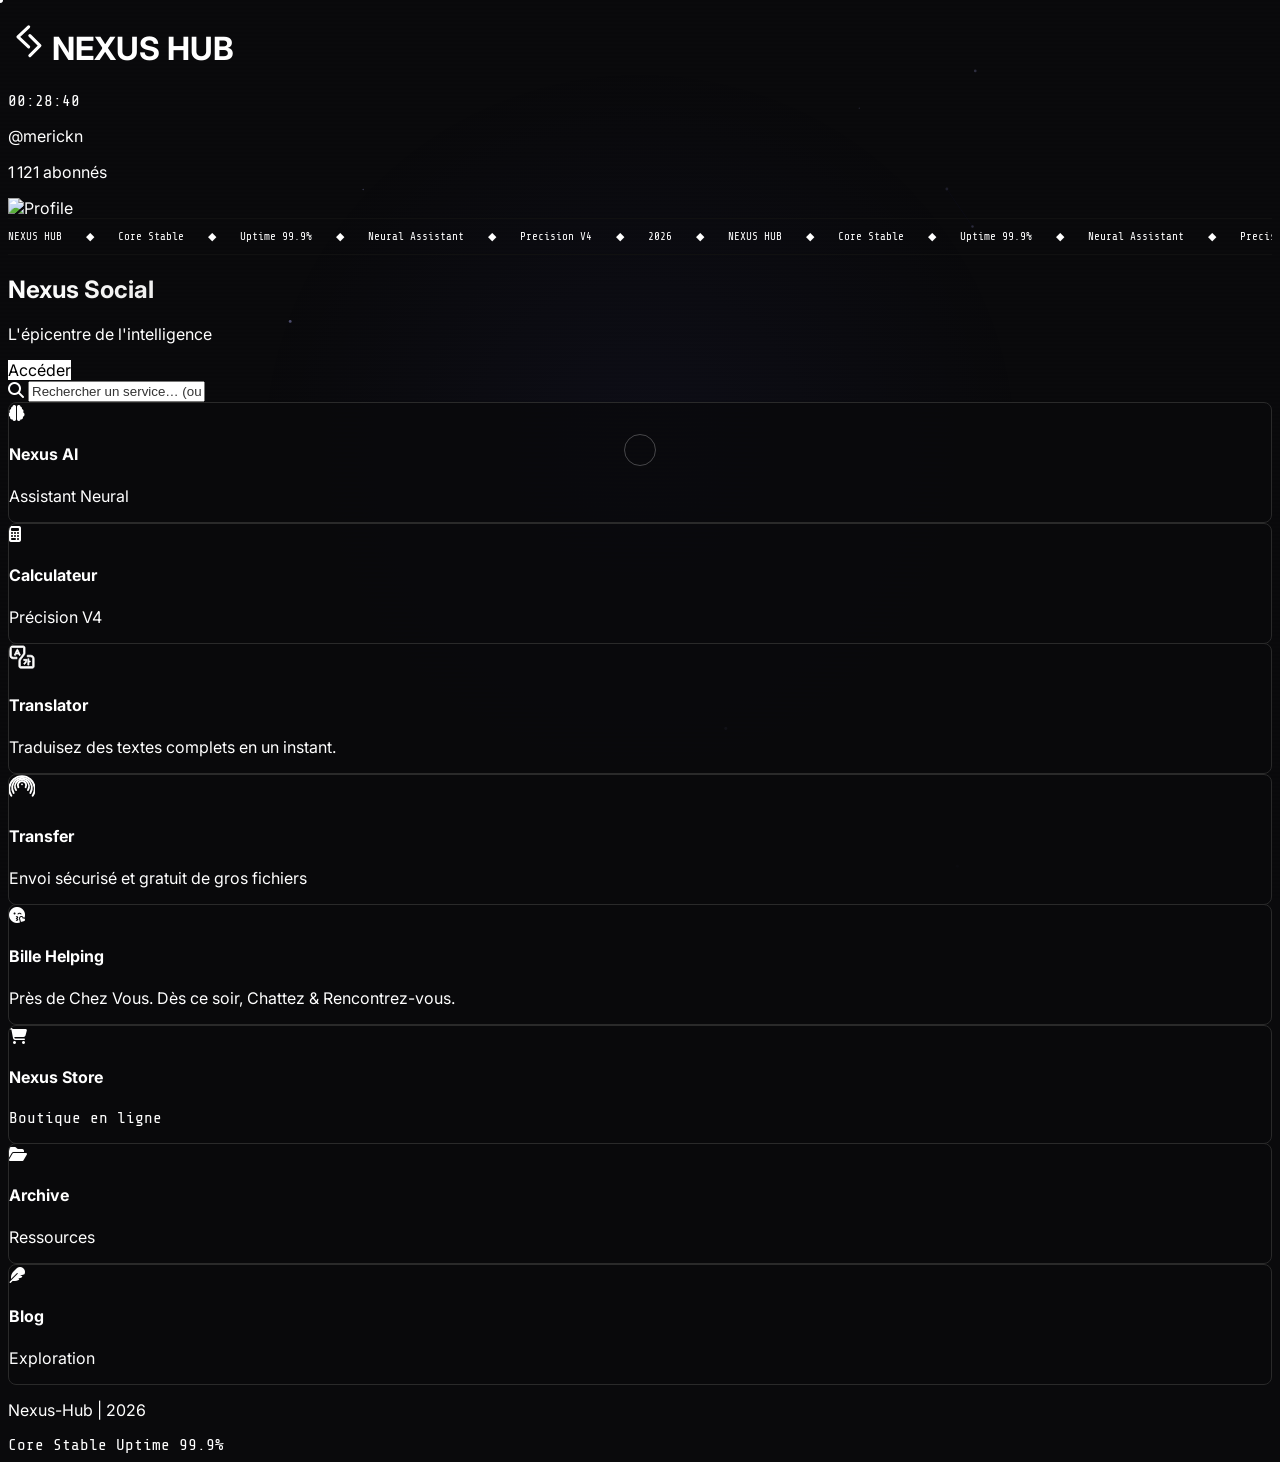
==== index.html @ 5a259c6e "fix: refresh and complete Turkish translations" ====
<!DOCTYPE html>
<html lang="fr">
<head>
<meta charset="utf-8"/>
<meta content="width=device-width, initial-scale=1.0" name="viewport"/>
<title>NEXUS HUB</title>
<link href="./manifest.json" rel="manifest"/>
<meta content="yes" name="apple-mobile-web-app-capable"/>
<link rel="icon" type="image/png" href="./favicon.png"/>
<script src="https://cdn.tailwindcss.com?plugins=forms,container-queries"></script>
<link href="https://fonts.googleapis.com/css2?family=Inter:wght@300;400;500;600;700&family=Share+Tech+Mono&display=swap" rel="stylesheet"/>
<link href="https://cdnjs.cloudflare.com/ajax/libs/font-awesome/6.4.0/css/all.min.css" rel="stylesheet"/>
<link rel="stylesheet" href="https://cdnjs.cloudflare.com/ajax/libs/font-awesome/6.5.1/css/all.min.css">
<link href="nexus-base.css?v=4" rel="stylesheet"/>
<style>
  /* ── Hero shimmer title ────────────────────── */
  .hero-title {
    background: linear-gradient(120deg, #fff 0%, #999 30%, #fff 50%, #777 80%, #fff 100%);
    background-size: 250% 250%;
    -webkit-background-clip: text;
    -webkit-text-fill-color: transparent;
    background-clip: text;
    animation: shimmer 5s ease infinite;
  }
  @keyframes shimmer {
    0%,100% { background-position: 0% 50%; }
    50%      { background-position: 100% 50%; }
  }
</style>
</head>
<body class="flex flex-col items-center">

<canvas id="bg"></canvas>
<div id="spotlight"></div>
<div class="scanlines"></div>
<div class="c-dot" id="cdot"></div>
<div class="c-ring" id="cring"></div>
<a href="#" id="scroll-top"><i class="fas fa-arrow-up"></i></a>

<div class="wrap w-full flex flex-col items-center">

  <!-- Header -->
  <header class="w-full max-w-6xl px-6 py-8 flex justify-between items-center fade-up d1">
    <div class="flex items-center gap-4">
<svg class="jeran-logo" viewBox="0 0 64 64" aria-label="NEXUS HUB" role="img">
  <!-- Chevron supérieur gauche -->
  <path class="j1" d="M 33 11 L 16 27 L 33 43" />
  <!-- Chevron inférieur droit -->
  <path class="j2" d="M 35 25 L 51 41 L 35 57" />
</svg>
      <h1 class="text-xl font-bold tracking-tight glitch" data-text=" NEXUS HUB">
         NEXUS <span class="font-light text-zinc-500">HUB</span>
      </h1>
      <div class="hidden md:block h-4 w-px bg-[#222]"></div>
      <span class="hidden md:block text-[10px] text-zinc-600 mono uppercase tracking-widest" id="system-time">00:00:00</span>
    </div>
    <a class="insta-pill flex items-center gap-3 px-3 py-1.5 rounded-full border border-[#222]"
       href="https://www.instagram.com/merickn/" target="_blank">
      <div class="text-right">
        <p class="text-[10px] font-semibold leading-none text-white">@merickn</p>
        <p class="text-[9px] text-zinc-500 leading-none mt-0.5"><span id="follower-count">1 234</span> abonnés</p>
      </div>
      <img alt="Profile" class="w-6 h-6 rounded-full object-cover"
        src="https://lh3.googleusercontent.com/aida-public/[base64]"/>
    </a>
  </header>

  <!-- Ticker -->
 <div class="ticker-wrap w-full py-2 fade-up d2">
    <div class="ticker-track mono text-[9px] uppercase tracking-widest text-zinc-700">
      <div class="ticker-content flex gap-6 pr-6">
        <span>NEXUS HUB</span><span>◆</span><span>Core Stable</span><span>◆</span><span>Uptime 99.9%</span><span>◆</span><span>Neural Assistant</span><span>◆</span><span>Precision V4</span><span>◆</span><span class="current-year"></span><span>◆</span>
      </div>
    </div>
  </div>
  <main class="w-full max-w-4xl px-6 py-16 space-y-20">

    <!-- Hero -->
    <section class="text-center space-y-8">
      <div class="space-y-5 fade-up d2">
        <h2 class="text-5xl md:text-7xl font-bold tracking-tight hero-title">Nexus Social</h2>
        <p class="text-zinc-500 text-lg max-w-lg mx-auto font-light leading-relaxed" id="subtitle"></p>
      </div>
      <div class="fade-up d3">
        <a class="btn-nexus px-8 py-3 rounded-md text-xs font-bold uppercase tracking-widest"
           href="https://nexus-social.merickoken54.workers.dev/" target="_blank">
          <span class="lbl">Accéder</span>
        </a>
      </div>
    </section>

    <!-- Search -->
    <section class="max-w-md mx-auto fade-up d4">
      <div class="relative">
        <i class="fas fa-search absolute left-4 top-1/2 -translate-y-1/2 text-zinc-600 text-xs z-10"></i>
        <input class="w-full py-3 pl-10 pr-6 bg-transparent border border-[#222] rounded-md text-xs tracking-wide text-white relative z-10"
               id="searchInput" placeholder="Rechercher un service… (ou /)" type="text"/>
        <div class="search-glow"></div>
      </div>
    </section>

    <!-- Modules -->
    <section class="grid grid-cols-1 sm:grid-cols-2 lg:grid-cols-4 gap-4 fade-up d5">

      <a class="nexus-card tilt-card p-6 flex flex-col items-center text-center space-y-4"
         href="https://nexus-ai-608af.web.app/">
        <i class="fas fa-brain card-icon text-zinc-500 text-xl"></i>
        <div>
          <h4 class="text-sm font-semibold mb-1">Nexus AI</h4>
          <p class="text-zinc-600 text-[10px] uppercase tracking-tighter">Assistant Neural</p>
        </div>
      </a>

      <a class="nexus-card tilt-card p-6 flex flex-col items-center text-center space-y-4"
         href="https://nexus-calculator.onrender.com/">
        <i class="fas fa-calculator card-icon text-zinc-500 text-xl"></i>
        <div>
          <h4 class="text-sm font-semibold mb-1">Calculateur</h4>
          <p class="text-zinc-600 text-[10px] uppercase tracking-tighter">Précision V4</p>
        </div>
      </a>

<a class="nexus-card tilt-card p-6 flex flex-col items-center text-center space-y-4" href="https://nexusproject2077.github.io/nexus-translator/">
  <svg class="card-icon text-zinc-500 overflow-visible" width="26" height="26" viewBox="90 95 290 270" xmlns="http://www.w3.org/2000/svg" id="language-translator">
  <g fill-rule="evenodd">
    <path fill="currentColor" stroke="currentColor" stroke-width="8" stroke-linejoin="round" d="m174.029 184.313 8.853-19.032 8.854 19.032h-17.707zm15.82-34.011L217 208.667l-11.456 5.329-7.93-17.047H168.15l-7.616 16.37-11.456-5.328 26.835-57.69 2.225-4.781c1.832-3.94 7.413-3.996 9.324-.093l2.387 4.875zm109.75 99.511h12.636v23.804H327v12.635h-14.765v34.094h-12.636v-70.533zm-37.45 46.752a44.395 44.395 0 0 0 13.774-26.38l.166-1.182h-22.333v-12.636h36.29v12.636l-2.802 11.341a44.398 44.398 0 0 1-13.388 22.344L261.71 313.63l-8.346-11.239 7.581-4.898a8.756 8.756 0 0 0 1.205-.928zm70.972-86.315c20.867 0 37.783 16.916 37.783 37.783v89.027c0 9.623-7.802 17.424-17.425 17.424H219.996c-11.32 0-20.496-9.175-20.496-20.495v-58.815a48.044 48.044 0 0 1 9.962-29.293l36.141-46.993a29.19 29.19 0 0 0 6.051-17.795V123.5H116.5v87.035c0 12.13 9.834 21.965 21.965 21.965H179.5V250h-45.137C114.833 250 99 234.167 99 214.637V123.38c0-9.597 7.782-17.38 17.381-17.38h132.526c11.182 0 20.247 9.065 20.247 20.248v61.333a29.19 29.19 0 0 1-6.026 17.762L226.92 252.56A48.051 48.051 0 0 0 217 281.8v55.184h136.404v-86.102c0-12.776-10.356-23.132-23.132-23.132H293.33v-17.5h39.791z"></path>
  </g>
</svg>

  <div>
    <h4 class="text-sm font-semibold mb-1">Translator</h4>
    <p class="text-zinc-600 text-[10px] uppercase tracking-tighter">Traduisez des textes complets en un instant.</p>
  </div>
</a>
      
<a class="nexus-card tilt-card p-6 flex flex-col items-center text-center space-y-4" href="https://nexus-transfer.web.app/">
  <svg class="card-icon text-zinc-500 overflow-visible" width="26" height="26" viewBox="0 0 500 500" xmlns="http://www.w3.org/2000/svg" id="nexus-transfer">
    <g fill="none" stroke="currentColor" stroke-width="36" stroke-linecap="round" transform="translate(-150, -200)">
      <!-- Point central -->
      <circle cx="400" cy="380" r="18" fill="currentColor" stroke="none" />
      <!-- Arcs aérés avec un grand écartement -->
      <path d="M 330 435 A 80 80 0 1 1 470 435" />
      <path d="M 285 490 A 135 135 0 1 1 515 490" />
      <path d="M 240 545 A 190 190 0 1 1 560 545" />
      <path d="M 195 600 A 245 245 0 1 1 605 600" />
    </g>
        <h4 class="text-sm font-semibold mb-1">Transfer</h4>
      <p class="text-zinc-600 text-[10px] uppercase tracking-tighter">Envoi sécurisé et gratuit de gros fichiers</p>
  </svg>

    <a class="nexus-card tilt-card p-6 flex flex-col items-center text-center space-y-4"
         href="https://bille-helping.web.app/">
        <i class="fa-solid fa-face-kiss-wink-heart card-icon text-zinc-500 text-xl"></i>
        <div>
          <h4 class="text-sm font-semibold mb-1">Bille Helping</h4>
          <p class="text-zinc-600 text-[10px] uppercase tracking-tighter">Près de Chez Vous. Dès ce soir, Chattez & Rencontrez-vous.</p>
        </div>
      </a>    

    </section>

    <!-- Shop -->
    <section class="fade-up d6">
      <a class="nexus-card tilt-card block border border-[#1a1a1a] rounded-lg p-10 text-center"
         href="https://nexusproject2077.github.io/nexus-store/public/index.html" target="_blank">
        <i class="fa-solid fa-cart-shopping card-icon text-zinc-500 text-xl mb-4 inline-block"></i>
        <h4 class="text-sm font-semibold mb-1">Nexus Store</h4>
        <p class="text-zinc-600 text-[10px] uppercase tracking-widest mono">Boutique en ligne</p>
      </a>
    </section>

     <div class="grid grid-cols-2 gap-4">
  <!-- Carte 1 : Archive -->
  <a class="nexus-card tilt-card p-12 flex flex-col items-center text-center space-y-4" href="archive.html">
    <i class="fas fa-folder-open card-icon text-zinc-500 text-xl"></i>
    <div>
      <h4 class="text-sm font-semibold mb-1">Archive</h4>
      <p class="text-zinc-600 text-[10px] uppercase tracking-tighter">Ressources</p>
    </div>
  </a>

  <!-- Carte 2 : Blog -->
  <a class="nexus-card tilt-card p-12 flex flex-col items-center text-center space-y-4" href="blog.html">
    <i class="fas fa-feather card-icon text-zinc-500 text-xl"></i>
    <div>
      <h4 class="text-sm font-semibold mb-1">Blog</h4>
      <p class="text-zinc-600 text-[10px] uppercase tracking-tighter">Exploration</p>
    </div>
  </a>
</div>

  </main>
<!-- Emplacement du footer -->
<div id="footer-container"></div>
</div>

<script src="i18n.js?v=2"></script>
<script src="nexus-shared.js?v=2"></script>
<script>
// ── Typewriter subtitle ─────────────────────────
(function () {
  const el  = document.getElementById('subtitle');
  const texts = {
    fr: "L'épicentre de l'intelligence collective. Connectez vos modules et expandez votre réseau.",
    tr: 'Kolektif zekânın merkezi. Modüllerinizi bağlayın ve ağınızı genişletin.'
  };
  let txt = texts.fr;
  let i = 0;
  let typingRun = 0;
  function type(run = typingRun) {
    if (run !== typingRun) return;
    if (i < txt.length) { el.textContent += txt[i++]; setTimeout(() => type(run), 26 + Math.random() * 18); }
  }
  window.addEventListener('nexus:locale', event => {
    if (event.detail.locale === 'tr') { txt = texts.tr; i = 0; typingRun++; el.textContent = ''; type(); }
  });
  setTimeout(type, 500);
})();

// ── Search filter ───────────────────────────────
document.getElementById('searchInput').addEventListener('input', function () {
  const q = this.value.toLowerCase();
  document.querySelectorAll('.nexus-card').forEach(c => {
    c.style.display = c.textContent.toLowerCase().includes(q) ? '' : 'none';
  });
});
</script>
</body>
</html>
---- nexus-base.css ----
/* ═══════════════════════════════════════════════
   NEXUS BASE — Shared styles for all pages
   ═══════════════════════════════════════════════ */

:root {
  --obsidian: #0a0a0c;
  --border:   #2a2a2a;
  --accent:   #6366f1;
  --accent2:  #8b5cf6;
}

*, *::before, *::after { box-sizing: border-box; }
html { scroll-behavior: smooth; overflow-x: hidden; max-width: 100%; }

body {
  background-color: var(--obsidian);
  color: #fff;
  font-family: 'Inter', sans-serif;
  -webkit-font-smoothing: antialiased;
  overflow-x: hidden;
  cursor: none;
  min-height: 100vh;
}

/* ── Custom Cursor ─────────────────────────────── */
.c-dot {
  position: fixed; top: 0; left: 0;
  width: 6px; height: 6px;
  background: #fff; border-radius: 50%;
  pointer-events: none; z-index: 9999;
  transform: translate(-50%, -50%);
}
.c-ring {
  position: fixed; top: 0; left: 0;
  width: 32px; height: 32px;
  border: 1px solid rgba(255,255,255,.25); border-radius: 50%;
  pointer-events: none; z-index: 9998;
  transform: translate(-50%, -50%);
  transition: width .2s, height .2s, border-color .2s;
}
.c-ring.big { width: 52px; height: 52px; border-color: rgba(99,102,241,.6); }

/* ── Background Layers ─────────────────────────── */
#bg { position: fixed; inset: 0; z-index: 0; pointer-events: none; }
#spotlight {
  position: fixed; inset: 0; z-index: 1; pointer-events: none;
  background: radial-gradient(650px circle at var(--mx,50%) var(--my,50%),
    rgba(99,102,241,.05), transparent 60%);
}
.scanlines {
  position: fixed; inset: 0; z-index: 2; pointer-events: none;
  background: repeating-linear-gradient(0deg,
    transparent, transparent 2px,
    rgba(0,0,0,.04) 2px, rgba(0,0,0,.04) 4px);
}
.wrap { position: relative; z-index: 3; }

/* ── Typography ────────────────────────────────── */
.mono { font-family: 'Share Tech Mono', monospace; }
#system-time { font-variant-numeric: tabular-nums; }

/* ── Jēran Logo (rune drawn stroke by stroke) ──── */
/* ── Jēran Logo (rune drawn stroke by stroke) ──── */
.jeran-logo {
  width: 40px;  /* Augmenté de 30px à 40px */
  height: 40px; /* Augmenté de 30px à 40px */
  flex-shrink: 0;
  overflow: visible;
  animation: jeran-glow 3.2s ease-in-out 2.3s infinite;
}

.jeran-logo path {
  fill: none;
  stroke: #ffffff;
  stroke-width: 5;
  stroke-linecap: round;
  stroke-linejoin: round;
  stroke-dasharray: 50;
  stroke-dashoffset: 50;
  animation: jeran-draw 0.8s cubic-bezier(.65,0,.35,1) forwards;
}

.jeran-logo path.j2 { 
  animation-delay: 0.8s; 
}

@keyframes jeran-draw { 
  to { stroke-dashoffset: 0; } 
}

@keyframes jeran-glow {
  0%, 100% { filter: drop-shadow(0 0 2px rgba(99,102,241,.35)); }
  50%      { filter: drop-shadow(0 0 8px rgba(139,92,246,.75)); }
}

@media (prefers-reduced-motion: reduce) {
  .jeran-logo { animation: none; }
  .jeran-logo path { stroke-dashoffset: 0; animation: none; }
}

/* ── Glitch Effect ─────────────────────────────── */
.glitch { position: relative; display: inline-block; }
.glitch::before, .glitch::after {
  content: attr(data-text); position: absolute; top: 0; left: 0;
  width: 100%; height: 100%; opacity: 0;
}
.glitch::before { color: #f0f; animation: gb 7s infinite; }
.glitch::after  { color: #0ff; animation: ga 7s infinite; }
@keyframes gb {
  0%,88%,100% { opacity:0; transform:translate(0); }
  90% { opacity:.7; transform:translate(-2px,1px); clip-path:polygon(0 0,100% 0,100% 35%,0 35%); }
  92% { opacity:0; }
  94% { opacity:.5; transform:translate(2px,-1px); clip-path:polygon(0 65%,100% 65%,100% 80%,0 80%); }
  96% { opacity:0; }
}
@keyframes ga {
  0%,89%,100% { opacity:0; transform:translate(0); }
  91% { opacity:.6; transform:translate(2px,-1px); clip-path:polygon(0 40%,100% 40%,100% 60%,0 60%); }
  93% { opacity:0; }
  95% { opacity:.5; transform:translate(-2px,1px); clip-path:polygon(0 20%,100% 20%,100% 40%,0 40%); }
  97% { opacity:0; }
}

/* ── Nexus Card (rotating border on hover) ─────── */
@property --ang { syntax: '<angle>'; initial-value: 0deg; inherits: false; }

.nexus-card {
  position: relative;
  border: 1px solid var(--border);
  background: rgba(10,10,12,.85);
  border-radius: .5rem;
  transition: transform .3s ease, box-shadow .3s ease, border-color .3s ease;
  transform-style: preserve-3d;
  will-change: transform;
  overflow: hidden;
  text-decoration: none;
  color: #fff;
  display: block;
}
.nexus-card::after {
  content: '';
  position: absolute; inset: -1px;
  border-radius: inherit;
  background: conic-gradient(from var(--ang), transparent 70%,
    rgba(99,102,241,.6) 80%, rgba(139,92,246,.6) 90%, transparent);
  -webkit-mask: linear-gradient(#fff 0 0) content-box, linear-gradient(#fff 0 0);
  -webkit-mask-composite: xor;
  mask-composite: exclude;
  padding: 1px;
  opacity: 0;
  transition: opacity .3s;
  animation: spin-border 3s linear infinite paused;
}
.nexus-card:hover { border-color: transparent; box-shadow: 0 0 30px rgba(99,102,241,.08), 0 20px 40px rgba(0,0,0,.5); }
.nexus-card:hover::after { opacity: 1; animation-play-state: running; }
@keyframes spin-border { to { --ang: 360deg; } }

.card-icon { transition: color .3s, filter .3s, transform .3s; }
.nexus-card:hover .card-icon {
  color: #a5b4fc;
  filter: drop-shadow(0 0 8px rgba(99,102,241,.6));
  transform: scale(1.15);
}

/* ── Instagram Pill ────────────────────────────── */
.insta-pill { transition: background .2s, transform .2s; text-decoration: none; color: #fff; }
.insta-pill:hover { background: rgba(30,30,32,1); transform: scale(1.03); }

/* ── Back Link ─────────────────────────────────── */
.back-link {
  display: inline-flex; align-items: center; gap: .5rem;
  color: #444; font-size: .7rem; text-decoration: none;
  font-family: 'Share Tech Mono', monospace;
  text-transform: uppercase; letter-spacing: .15em;
  transition: color .2s;
}
.back-link:hover { color: #a5b4fc; }

/* ── CTA Button ────────────────────────────────── */
.btn-nexus {
  position: relative; overflow: hidden;
  background: #fff; color: #000;
  transition: transform .2s ease, box-shadow .3s ease;
  text-decoration: none; display: inline-flex; align-items: center;
}
.btn-nexus::before {
  content: '';
  position: absolute; top: 50%; left: 50%;
  width: 0; height: 0;
  background: rgba(99,102,241,.25); border-radius: 50%;
  transform: translate(-50%,-50%);
  transition: width .5s ease, height .5s ease;
}
.btn-nexus:hover { transform: translateY(-2px); box-shadow: 0 8px 28px rgba(255,255,255,.18); }
.btn-nexus:hover::before { width: 350px; height: 350px; }
.btn-nexus .lbl { position: relative; z-index: 1; }

/* ── Search ────────────────────────────────────── */
input::placeholder { color: #333; }
.search-glow {
  position: absolute; inset: -1px; border-radius: .375rem;
  background: linear-gradient(135deg, rgba(99,102,241,.4), rgba(139,92,246,.4));
  opacity: 0; filter: blur(6px); pointer-events: none; transition: opacity .3s;
}
input:focus { outline: none !important; border-color: rgba(99,102,241,.5) !important; }
input:focus ~ .search-glow { opacity: 1; }

/* ── Status Dot Pulse ──────────────────────────── */
.pulse { animation: pulse-anim 2.5s ease infinite; }
@keyframes pulse-anim {
  0%,100% { opacity:1; box-shadow: 0 0 0 0 rgba(52,211,153,.4); }
  50%      { opacity:.5; box-shadow: 0 0 0 4px rgba(52,211,153,0); }
}

/* ── Ticker Bar ────────────────────────────────── */
/* S'adapte automatiquement à tous les écrans (mobile → 4K)          */
.ticker-wrap {
  width: 100%;
  max-width: 100%;
  overflow: hidden;
  border-top: 1px solid #111;
  border-bottom: 1px solid #111;
  /* Padding vertical fluide selon la largeur du viewport */
  padding-top: clamp(0.35rem, 0.9vw, 0.7rem);
  padding-bottom: clamp(0.35rem, 0.9vw, 0.7rem);
}

/* La piste défile en boucle : deux copies identiques du contenu.    */
/* width:max-content garantit un translateX(-50%) parfaitement fluide */
.ticker-track {
  display: flex;
  width: max-content;
  white-space: nowrap;
  will-change: transform;
  animation: ticker 80s linear infinite;
}

/* Chaque bloc de contenu — taille de police fluide via clamp() */
.ticker-content {
  display: flex;
  flex: none;
  align-items: center;
  /* !important pour l'emporter sur les utilitaires Tailwind (gap-6 / pr-6) */
  font-size: clamp(7.5px, 1.1vw, 11px) !important;
  gap: clamp(0.75rem, 2vw, 1.5rem) !important;
  padding-right: clamp(0.75rem, 2vw, 1.5rem) !important;
}

@keyframes ticker {
  from { transform: translateX(0); }
  to   { transform: translateX(-50%); }
}

/* ── Responsive Ticker ─────────────────────────────────────────── */
/* La piste étant plus étroite sur petit écran (police réduite),     */
/* on raccourcit la durée pour garder une vitesse de défilement      */
/* perçue constante d'un appareil à l'autre.                         */
@media (max-width: 1024px) {
  .ticker-track { animation-duration: 60s; }
}

@media (max-width: 640px) {
  .ticker-track { animation-duration: 45s; }
}

/* Respecte les préférences d'accessibilité : stoppe l'animation */
@media (prefers-reduced-motion: reduce) {
  .ticker-track { animation: none; }
}

/* ── Entry Animations ──────────────────────────── */
.fade-up { opacity:0; transform:translateY(24px); animation: fadeup .7s ease forwards; }
@keyframes fadeup { to { opacity:1; transform:translateY(0); } }
.d1{animation-delay:.05s} .d2{animation-delay:.15s} .d3{animation-delay:.28s}
.d4{animation-delay:.42s} .d5{animation-delay:.56s} .d6{animation-delay:.70s} .d7{animation-delay:.84s}

/* ── Scrollbar ─────────────────────────────────── */
::-webkit-scrollbar { width: 3px; }
::-webkit-scrollbar-track { background: var(--obsidian); }
::-webkit-scrollbar-thumb { background: #2a2a2a; border-radius: 2px; }

/* ── Masquer la barre de défilement ────────────── */
/* Chrome, Safari, Edge et Opera */
::-webkit-scrollbar {
  display: none;
  width: 0;
  height: 0;
}

/* Firefox et standards CSS */
html, body {
  scrollbar-width: none; /* Cache la barre sur Firefox */
  -ms-overflow-style: none; /* Cache la barre sur IE/Edge ancien */
}

/* ── Scroll-to-top button ──────────────────────── */
#scroll-top {
  position: fixed; bottom: 1.5rem; right: 1.5rem;
  width: 36px; height: 36px;
  border: 1px solid #2a2a2a; border-radius: .375rem;
  background: rgba(10,10,12,.9);
  display: flex; align-items: center; justify-content: center;
  cursor: none; z-index: 100;
  opacity: 0; transform: translateY(8px);
  transition: opacity .3s, transform .3s, border-color .2s;
  color: #555; text-decoration: none; font-size: .65rem;
}
#scroll-top.visible { opacity: 1; transform: translateY(0); }
#scroll-top:hover { border-color: #555; color: #fff; }

/* ── Mobile: disable custom cursor ─────────────── */
@media (hover: none) {
  body { cursor: auto; }
  .c-dot, .c-ring { display: none; }
}
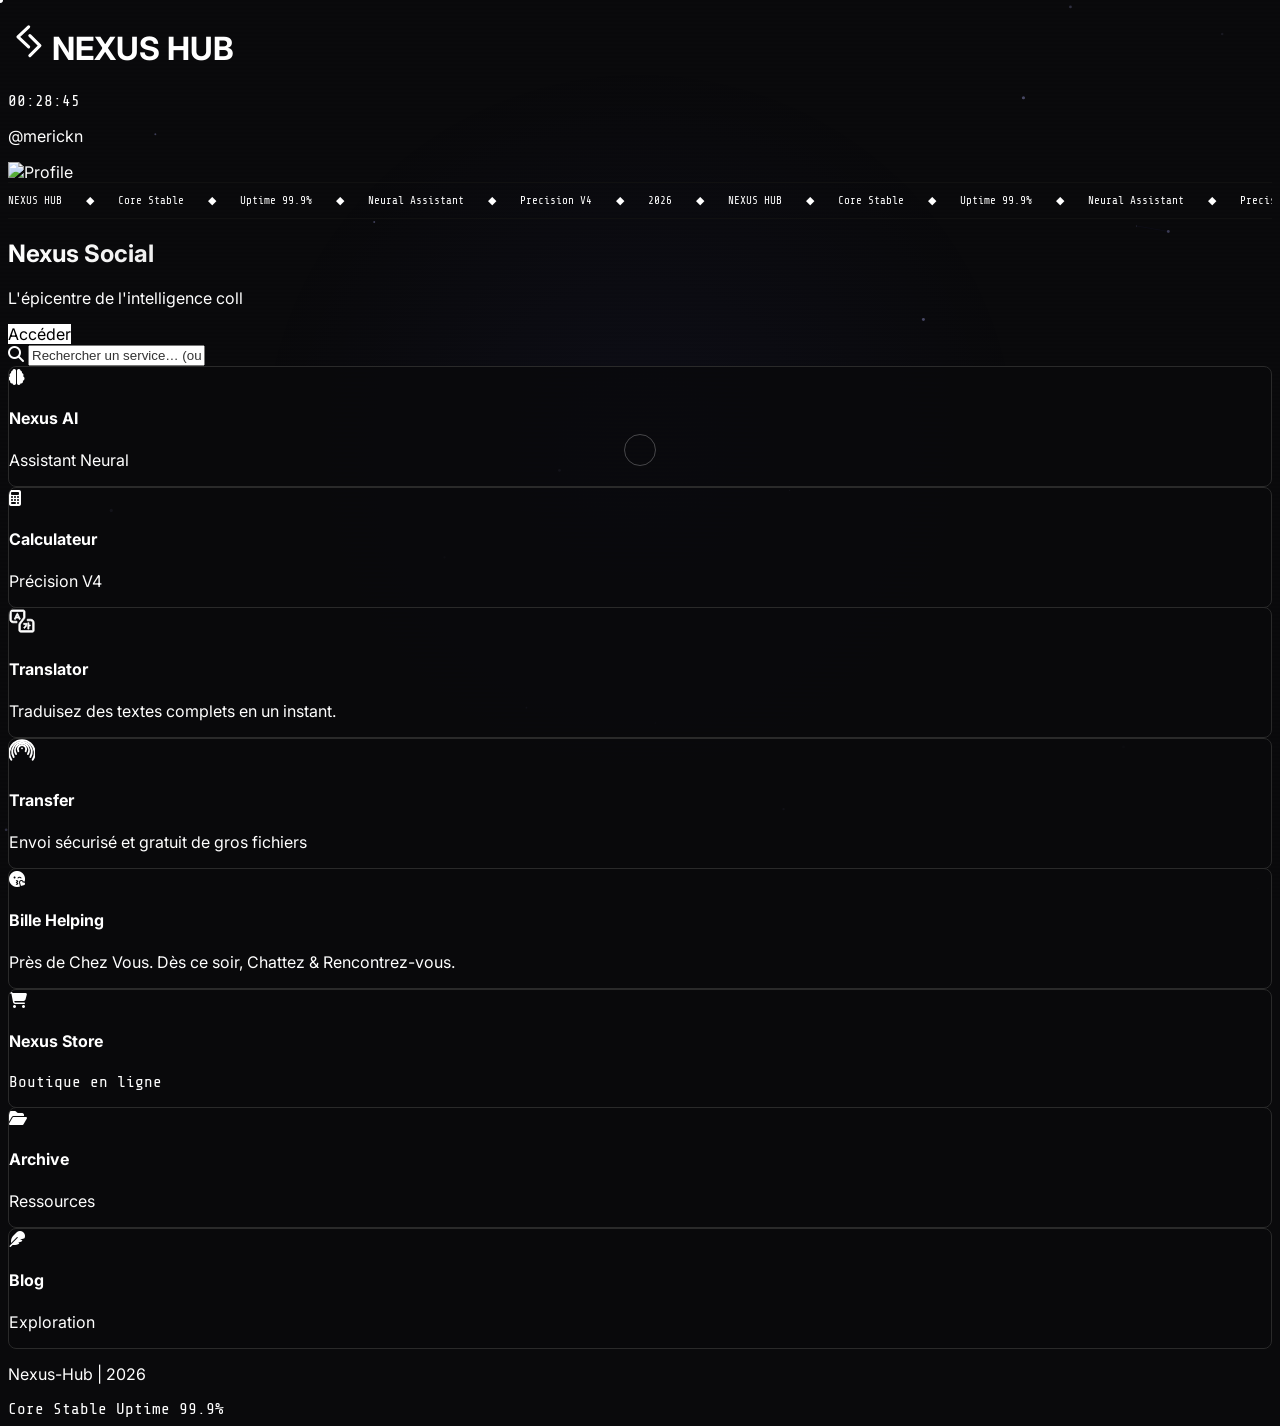
==== commit cb2ce8f4: "remove: disable Instagram follower counter" ====
--- a/index.html
+++ b/index.html
@@ -58,7 +58,6 @@
        href="https://www.instagram.com/merickn/" target="_blank">
       <div class="text-right">
         <p class="text-[10px] font-semibold leading-none text-white">@merickn</p>
-        <p class="text-[9px] text-zinc-500 leading-none mt-0.5"><span id="follower-count">1 234</span> abonnés</p>
       </div>
       <img alt="Profile" class="w-6 h-6 rounded-full object-cover"
         src="https://lh3.googleusercontent.com/aida-public/[base64]"/>
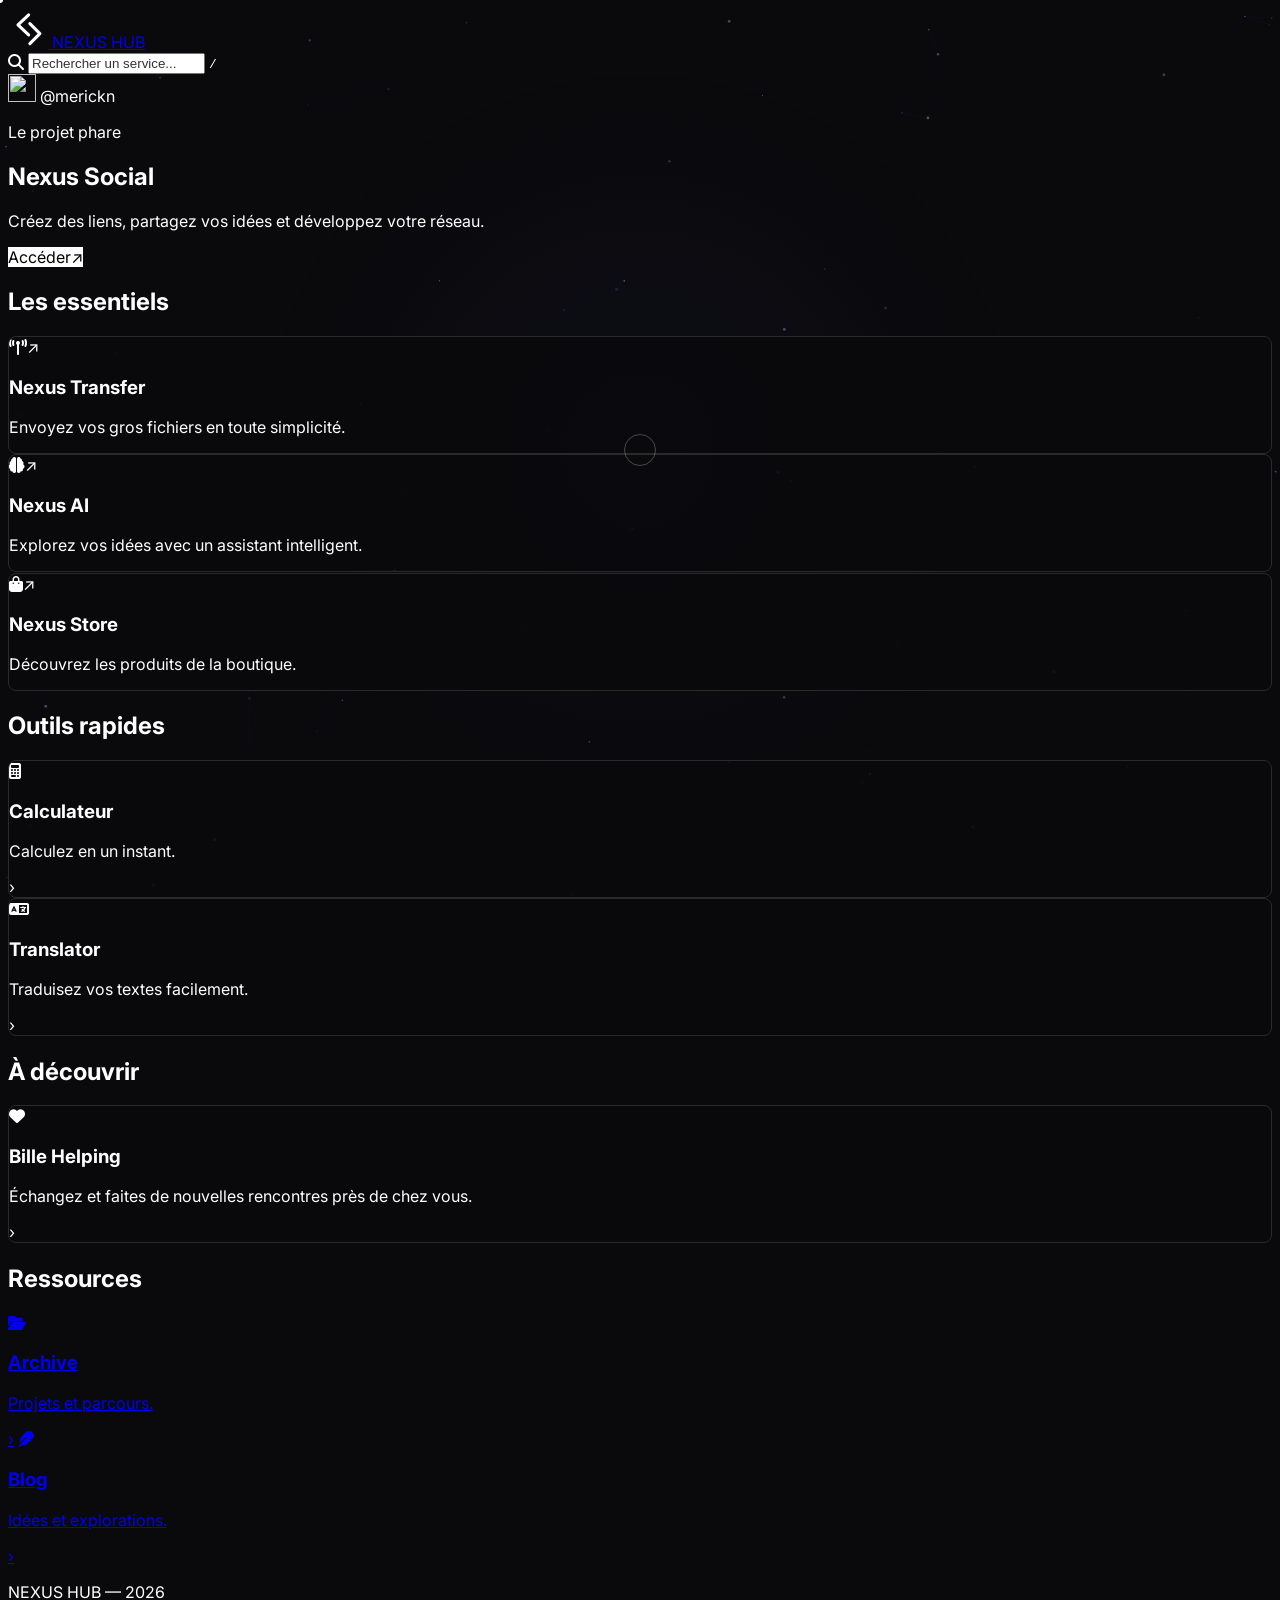
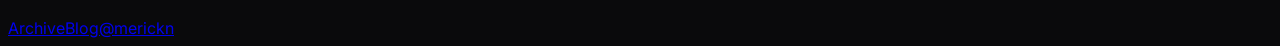
==== commit e66f2ac1: "Update index.html for minimalist home" ====
--- a/index.html
+++ b/index.html
@@ -1,228 +1,102 @@
 <!DOCTYPE html>
 <html lang="fr">
 <head>
-<meta charset="utf-8"/>
-<meta content="width=device-width, initial-scale=1.0" name="viewport"/>
-<title>NEXUS HUB</title>
-<link href="./manifest.json" rel="manifest"/>
-<meta content="yes" name="apple-mobile-web-app-capable"/>
-<link rel="icon" type="image/png" href="./favicon.png"/>
-<script src="https://cdn.tailwindcss.com?plugins=forms,container-queries"></script>
-<link href="https://fonts.googleapis.com/css2?family=Inter:wght@300;400;500;600;700&family=Share+Tech+Mono&display=swap" rel="stylesheet"/>
-<link href="https://cdnjs.cloudflare.com/ajax/libs/font-awesome/6.4.0/css/all.min.css" rel="stylesheet"/>
-<link rel="stylesheet" href="https://cdnjs.cloudflare.com/ajax/libs/font-awesome/6.5.1/css/all.min.css">
-<link href="nexus-base.css?v=4" rel="stylesheet"/>
-<style>
-  /* ── Hero shimmer title ────────────────────── */
-  .hero-title {
-    background: linear-gradient(120deg, #fff 0%, #999 30%, #fff 50%, #777 80%, #fff 100%);
-    background-size: 250% 250%;
-    -webkit-background-clip: text;
-    -webkit-text-fill-color: transparent;
-    background-clip: text;
-    animation: shimmer 5s ease infinite;
-  }
-  @keyframes shimmer {
-    0%,100% { background-position: 0% 50%; }
-    50%      { background-position: 100% 50%; }
-  }
-</style>
+  <meta charset="utf-8">
+  <meta name="viewport" content="width=device-width, initial-scale=1">
+  <title>NEXUS HUB</title>
+  <link rel="manifest" href="./manifest.json">
+  <meta name="apple-mobile-web-app-capable" content="yes">
+  <link rel="icon" href="./favicon.png">
+  <link rel="stylesheet" href="https://fonts.googleapis.com/css2?family=Inter:wght@400;500;600;700&display=swap">
+  <link rel="stylesheet" href="https://cdnjs.cloudflare.com/ajax/libs/font-awesome/6.5.1/css/all.min.css">
+  <link rel="stylesheet" href="nexus-base.css?v=4">
+  <link rel="stylesheet" href="home.css?v=1">
 </head>
-<body class="flex flex-col items-center">
-
-<canvas id="bg"></canvas>
-<div id="spotlight"></div>
-<div class="scanlines"></div>
-<div class="c-dot" id="cdot"></div>
-<div class="c-ring" id="cring"></div>
-<a href="#" id="scroll-top"><i class="fas fa-arrow-up"></i></a>
-
-<div class="wrap w-full flex flex-col items-center">
-
-  <!-- Header -->
-  <header class="w-full max-w-6xl px-6 py-8 flex justify-between items-center fade-up d1">
-    <div class="flex items-center gap-4">
-<svg class="jeran-logo" viewBox="0 0 64 64" aria-label="NEXUS HUB" role="img">
-  <!-- Chevron supérieur gauche -->
-  <path class="j1" d="M 33 11 L 16 27 L 33 43" />
-  <!-- Chevron inférieur droit -->
-  <path class="j2" d="M 35 25 L 51 41 L 35 57" />
-</svg>
-      <h1 class="text-xl font-bold tracking-tight glitch" data-text=" NEXUS HUB">
-         NEXUS <span class="font-light text-zinc-500">HUB</span>
-      </h1>
-      <div class="hidden md:block h-4 w-px bg-[#222]"></div>
-      <span class="hidden md:block text-[10px] text-zinc-600 mono uppercase tracking-widest" id="system-time">00:00:00</span>
-    </div>
-    <a class="insta-pill flex items-center gap-3 px-3 py-1.5 rounded-full border border-[#222]"
-       href="https://www.instagram.com/merickn/" target="_blank">
-      <div class="text-right">
-        <p class="text-[10px] font-semibold leading-none text-white">@merickn</p>
-      </div>
-      <img alt="Profile" class="w-6 h-6 rounded-full object-cover"
-        src="https://lh3.googleusercontent.com/aida-public/[base64]"/>
-    </a>
-  </header>
-
-  <!-- Ticker -->
- <div class="ticker-wrap w-full py-2 fade-up d2">
-    <div class="ticker-track mono text-[9px] uppercase tracking-widest text-zinc-700">
-      <div class="ticker-content flex gap-6 pr-6">
-        <span>NEXUS HUB</span><span>◆</span><span>Core Stable</span><span>◆</span><span>Uptime 99.9%</span><span>◆</span><span>Neural Assistant</span><span>◆</span><span>Precision V4</span><span>◆</span><span class="current-year"></span><span>◆</span>
-      </div>
-    </div>
-  </div>
-  <main class="w-full max-w-4xl px-6 py-16 space-y-20">
-
-    <!-- Hero -->
-    <section class="text-center space-y-8">
-      <div class="space-y-5 fade-up d2">
-        <h2 class="text-5xl md:text-7xl font-bold tracking-tight hero-title">Nexus Social</h2>
-        <p class="text-zinc-500 text-lg max-w-lg mx-auto font-light leading-relaxed" id="subtitle"></p>
-      </div>
-      <div class="fade-up d3">
-        <a class="btn-nexus px-8 py-3 rounded-md text-xs font-bold uppercase tracking-widest"
-           href="https://nexus-social.merickoken54.workers.dev/" target="_blank">
-          <span class="lbl">Accéder</span>
-        </a>
-      </div>
-    </section>
-
-    <!-- Search -->
-    <section class="max-w-md mx-auto fade-up d4">
-      <div class="relative">
-        <i class="fas fa-search absolute left-4 top-1/2 -translate-y-1/2 text-zinc-600 text-xs z-10"></i>
-        <input class="w-full py-3 pl-10 pr-6 bg-transparent border border-[#222] rounded-md text-xs tracking-wide text-white relative z-10"
-               id="searchInput" placeholder="Rechercher un service… (ou /)" type="text"/>
+<body class="hub-home">
+  <canvas id="bg" aria-hidden="true"></canvas>
+  <div id="spotlight" aria-hidden="true"></div>
+  <div class="c-dot" id="cdot" aria-hidden="true"></div>
+  <div class="c-ring" id="cring" aria-hidden="true"></div>
+  <a href="#" id="scroll-top" aria-label="Retour en haut">↑</a>
+  <div class="wrap hub-shell">
+    <header class="hub-header fade-up d1">
+      <a class="hub-brand" href="./" aria-label="Nexus Hub">
+        <svg class="jeran-logo" viewBox="0 0 64 64" aria-hidden="true">
+          <path class="j1" d="M 33 11 L 16 27 L 33 43"/>
+          <path class="j2" d="M 35 25 L 51 41 L 35 57"/>
+        </svg>
+        <span>NEXUS <span class="brand-muted">HUB</span></span>
+      </a>
+      <div class="hub-search" role="search">
+        <i class="fas fa-search" aria-hidden="true"></i>
+        <input id="searchInput" type="search" placeholder="Rechercher un service..." aria-label="Rechercher un service..." autocomplete="off">
+        <kbd aria-hidden="true">/</kbd>
         <div class="search-glow"></div>
       </div>
-    </section>
-
-    <!-- Modules -->
-    <section class="grid grid-cols-1 sm:grid-cols-2 lg:grid-cols-4 gap-4 fade-up d5">
-
-      <a class="nexus-card tilt-card p-6 flex flex-col items-center text-center space-y-4"
-         href="https://nexus-ai-608af.web.app/">
-        <i class="fas fa-brain card-icon text-zinc-500 text-xl"></i>
-        <div>
-          <h4 class="text-sm font-semibold mb-1">Nexus AI</h4>
-          <p class="text-zinc-600 text-[10px] uppercase tracking-tighter">Assistant Neural</p>
+      <a class="insta-pill hub-profile" href="https://www.instagram.com/merickn/" target="_blank" rel="noopener noreferrer">
+        <img src="ma_photo_insta.jpg" alt="" width="28" height="28">
+        <span>@merickn</span>
+      </a>
+    </header>
+    <main class="hub-main">
+      <section class="hub-hero fade-up d2" data-service data-keywords="social réseau amis communauté messagerie" aria-labelledby="hero-title">
+        <p class="hero-eyebrow">Le projet phare</p>
+        <h1 class="hero-title" id="hero-title">Nexus Social</h1>
+        <p class="hero-subtitle">Créez des liens, partagez vos idées et développez votre réseau.</p>
+        <a class="btn-nexus hero-cta" href="https://nexus-social.merickoken54.workers.dev/" target="_blank" rel="noopener noreferrer">
+          <span class="lbl">Accéder</span><span class="lbl" aria-hidden="true">↗</span>
+        </a>
+      </section>
+      <p id="search-status" class="search-status" role="status" hidden></p>
+      <section class="hub-section fade-up d3" data-service-group aria-labelledby="projects-title">
+        <h2 id="projects-title">Les essentiels</h2>
+        <div class="project-grid">
+          <a class="nexus-card tilt-card project-tile" data-service data-keywords="transfer transfert fichier partage" href="https://nexus-transfer.web.app/">
+            <div class="tile-top"><i class="fas fa-tower-broadcast card-icon" aria-hidden="true"></i><span class="tile-arrow" aria-hidden="true">↗</span></div>
+            <h3>Nexus Transfer</h3><p>Envoyez vos gros fichiers en toute simplicité.</p>
+          </a>
+          <a class="nexus-card tilt-card project-tile" data-service data-keywords="ai ia intelligence artificielle assistant" href="https://nexus-ai-608af.web.app/">
+            <div class="tile-top"><i class="fas fa-brain card-icon" aria-hidden="true"></i><span class="tile-arrow" aria-hidden="true">↗</span></div>
+            <h3>Nexus AI</h3><p>Explorez vos idées avec un assistant intelligent.</p>
+          </a>
+          <a class="nexus-card tilt-card project-tile" data-service data-keywords="store boutique shopping achats" href="https://nexusproject2077.github.io/nexus-store/public/index.html" target="_blank" rel="noopener noreferrer">
+            <div class="tile-top"><i class="fas fa-bag-shopping card-icon" aria-hidden="true"></i><span class="tile-arrow" aria-hidden="true">↗</span></div>
+            <h3>Nexus Store</h3><p>Découvrez les produits de la boutique.</p>
+          </a>
         </div>
-      </a>
-
-      <a class="nexus-card tilt-card p-6 flex flex-col items-center text-center space-y-4"
-         href="https://nexus-calculator.onrender.com/">
-        <i class="fas fa-calculator card-icon text-zinc-500 text-xl"></i>
-        <div>
-          <h4 class="text-sm font-semibold mb-1">Calculateur</h4>
-          <p class="text-zinc-600 text-[10px] uppercase tracking-tighter">Précision V4</p>
+      </section>
+      <section class="hub-section fade-up d4" data-service-group aria-labelledby="tools-title">
+        <h2 id="tools-title">Outils rapides</h2>
+        <div class="compact-grid">
+          <a class="nexus-card compact-tile" data-service data-keywords="calcul calculatrice mathématiques calculator" href="https://nexus-calculator.onrender.com/">
+            <i class="fas fa-calculator card-icon" aria-hidden="true"></i><div><h3>Calculateur</h3><p>Calculez en un instant.</p></div><span class="tile-arrow" aria-hidden="true">›</span>
+          </a>
+          <a class="nexus-card compact-tile" data-service data-keywords="translator traduction traduire langues" href="https://nexusproject2077.github.io/nexus-translator/">
+            <i class="fas fa-language card-icon" aria-hidden="true"></i><div><h3>Translator</h3><p>Traduisez vos textes facilement.</p></div><span class="tile-arrow" aria-hidden="true">›</span>
+          </a>
         </div>
-      </a>
-
-<a class="nexus-card tilt-card p-6 flex flex-col items-center text-center space-y-4" href="https://nexusproject2077.github.io/nexus-translator/">
-  <svg class="card-icon text-zinc-500 overflow-visible" width="26" height="26" viewBox="90 95 290 270" xmlns="http://www.w3.org/2000/svg" id="language-translator">
-  <g fill-rule="evenodd">
-    <path fill="currentColor" stroke="currentColor" stroke-width="8" stroke-linejoin="round" d="m174.029 184.313 8.853-19.032 8.854 19.032h-17.707zm15.82-34.011L217 208.667l-11.456 5.329-7.93-17.047H168.15l-7.616 16.37-11.456-5.328 26.835-57.69 2.225-4.781c1.832-3.94 7.413-3.996 9.324-.093l2.387 4.875zm109.75 99.511h12.636v23.804H327v12.635h-14.765v34.094h-12.636v-70.533zm-37.45 46.752a44.395 44.395 0 0 0 13.774-26.38l.166-1.182h-22.333v-12.636h36.29v12.636l-2.802 11.341a44.398 44.398 0 0 1-13.388 22.344L261.71 313.63l-8.346-11.239 7.581-4.898a8.756 8.756 0 0 0 1.205-.928zm70.972-86.315c20.867 0 37.783 16.916 37.783 37.783v89.027c0 9.623-7.802 17.424-17.425 17.424H219.996c-11.32 0-20.496-9.175-20.496-20.495v-58.815a48.044 48.044 0 0 1 9.962-29.293l36.141-46.993a29.19 29.19 0 0 0 6.051-17.795V123.5H116.5v87.035c0 12.13 9.834 21.965 21.965 21.965H179.5V250h-45.137C114.833 250 99 234.167 99 214.637V123.38c0-9.597 7.782-17.38 17.381-17.38h132.526c11.182 0 20.247 9.065 20.247 20.248v61.333a29.19 29.19 0 0 1-6.026 17.762L226.92 252.56A48.051 48.051 0 0 0 217 281.8v55.184h136.404v-86.102c0-12.776-10.356-23.132-23.132-23.132H293.33v-17.5h39.791z"></path>
-  </g>
-</svg>
-
-  <div>
-    <h4 class="text-sm font-semibold mb-1">Translator</h4>
-    <p class="text-zinc-600 text-[10px] uppercase tracking-tighter">Traduisez des textes complets en un instant.</p>
+      </section>
+      <section class="hub-section fade-up d5" data-service-group aria-labelledby="discover-title">
+        <h2 id="discover-title">À découvrir</h2>
+        <a class="nexus-card compact-tile" data-service data-keywords="bille helping rencontre chat proximité" href="https://bille-helping.web.app/">
+          <i class="fas fa-heart card-icon" aria-hidden="true"></i><div><h3>Bille Helping</h3><p>Échangez et faites de nouvelles rencontres près de chez vous.</p></div><span class="tile-arrow" aria-hidden="true">›</span>
+        </a>
+      </section>
+      <section class="hub-section resources-section fade-up d6" data-service-group aria-labelledby="resources-title">
+        <h2 id="resources-title">Ressources</h2>
+        <div class="compact-grid">
+          <a class="resource-link" data-service data-keywords="archives portfolio projets compétences cv" href="archive.html"><i class="fas fa-folder-open" aria-hidden="true"></i><div><h3>Archive</h3><p>Projets et parcours.</p></div><span class="tile-arrow" aria-hidden="true">›</span></a>
+          <a class="resource-link" data-service data-keywords="blog articles réflexions exploration" href="blog.html"><i class="fas fa-feather" aria-hidden="true"></i><div><h3>Blog</h3><p>Idées et explorations.</p></div><span class="tile-arrow" aria-hidden="true">›</span></a>
+        </div>
+      </section>
+    </main>
+    <footer class="hub-footer">
+      <p>NEXUS HUB — <span class="current-year">2026</span></p>
+      <nav aria-label="Liens essentiels"><a href="archive.html">Archive</a><a href="blog.html">Blog</a><a href="https://www.instagram.com/merickn/" target="_blank" rel="noopener noreferrer">@merickn</a></nav>
+    </footer>
   </div>
-</a>
-      
-<a class="nexus-card tilt-card p-6 flex flex-col items-center text-center space-y-4" href="https://nexus-transfer.web.app/">
-  <svg class="card-icon text-zinc-500 overflow-visible" width="26" height="26" viewBox="0 0 500 500" xmlns="http://www.w3.org/2000/svg" id="nexus-transfer">
-    <g fill="none" stroke="currentColor" stroke-width="36" stroke-linecap="round" transform="translate(-150, -200)">
-      <!-- Point central -->
-      <circle cx="400" cy="380" r="18" fill="currentColor" stroke="none" />
-      <!-- Arcs aérés avec un grand écartement -->
-      <path d="M 330 435 A 80 80 0 1 1 470 435" />
-      <path d="M 285 490 A 135 135 0 1 1 515 490" />
-      <path d="M 240 545 A 190 190 0 1 1 560 545" />
-      <path d="M 195 600 A 245 245 0 1 1 605 600" />
-    </g>
-        <h4 class="text-sm font-semibold mb-1">Transfer</h4>
-      <p class="text-zinc-600 text-[10px] uppercase tracking-tighter">Envoi sécurisé et gratuit de gros fichiers</p>
-  </svg>
-
-    <a class="nexus-card tilt-card p-6 flex flex-col items-center text-center space-y-4"
-         href="https://bille-helping.web.app/">
-        <i class="fa-solid fa-face-kiss-wink-heart card-icon text-zinc-500 text-xl"></i>
-        <div>
-          <h4 class="text-sm font-semibold mb-1">Bille Helping</h4>
-          <p class="text-zinc-600 text-[10px] uppercase tracking-tighter">Près de Chez Vous. Dès ce soir, Chattez & Rencontrez-vous.</p>
-        </div>
-      </a>    
-
-    </section>
-
-    <!-- Shop -->
-    <section class="fade-up d6">
-      <a class="nexus-card tilt-card block border border-[#1a1a1a] rounded-lg p-10 text-center"
-         href="https://nexusproject2077.github.io/nexus-store/public/index.html" target="_blank">
-        <i class="fa-solid fa-cart-shopping card-icon text-zinc-500 text-xl mb-4 inline-block"></i>
-        <h4 class="text-sm font-semibold mb-1">Nexus Store</h4>
-        <p class="text-zinc-600 text-[10px] uppercase tracking-widest mono">Boutique en ligne</p>
-      </a>
-    </section>
-
-     <div class="grid grid-cols-2 gap-4">
-  <!-- Carte 1 : Archive -->
-  <a class="nexus-card tilt-card p-12 flex flex-col items-center text-center space-y-4" href="archive.html">
-    <i class="fas fa-folder-open card-icon text-zinc-500 text-xl"></i>
-    <div>
-      <h4 class="text-sm font-semibold mb-1">Archive</h4>
-      <p class="text-zinc-600 text-[10px] uppercase tracking-tighter">Ressources</p>
-    </div>
-  </a>
-
-  <!-- Carte 2 : Blog -->
-  <a class="nexus-card tilt-card p-12 flex flex-col items-center text-center space-y-4" href="blog.html">
-    <i class="fas fa-feather card-icon text-zinc-500 text-xl"></i>
-    <div>
-      <h4 class="text-sm font-semibold mb-1">Blog</h4>
-      <p class="text-zinc-600 text-[10px] uppercase tracking-tighter">Exploration</p>
-    </div>
-  </a>
-</div>
-
-  </main>
-<!-- Emplacement du footer -->
-<div id="footer-container"></div>
-</div>
-
-<script src="i18n.js?v=2"></script>
-<script src="nexus-shared.js?v=2"></script>
-<script>
-// ── Typewriter subtitle ─────────────────────────
-(function () {
-  const el  = document.getElementById('subtitle');
-  const texts = {
-    fr: "L'épicentre de l'intelligence collective. Connectez vos modules et expandez votre réseau.",
-    tr: 'Kolektif zekânın merkezi. Modüllerinizi bağlayın ve ağınızı genişletin.'
-  };
-  let txt = texts.fr;
-  let i = 0;
-  let typingRun = 0;
-  function type(run = typingRun) {
-    if (run !== typingRun) return;
-    if (i < txt.length) { el.textContent += txt[i++]; setTimeout(() => type(run), 26 + Math.random() * 18); }
-  }
-  window.addEventListener('nexus:locale', event => {
-    if (event.detail.locale === 'tr') { txt = texts.tr; i = 0; typingRun++; el.textContent = ''; type(); }
-  });
-  setTimeout(type, 500);
-})();
-
-// ── Search filter ───────────────────────────────
-document.getElementById('searchInput').addEventListener('input', function () {
-  const q = this.value.toLowerCase();
-  document.querySelectorAll('.nexus-card').forEach(c => {
-    c.style.display = c.textContent.toLowerCase().includes(q) ? '' : 'none';
-  });
-});
-</script>
+  <script src="i18n.js?v=2"></script>
+  <script src="nexus-shared.js?v=2"></script>
+  <script src="home.js?v=1"></script>
 </body>
 </html>
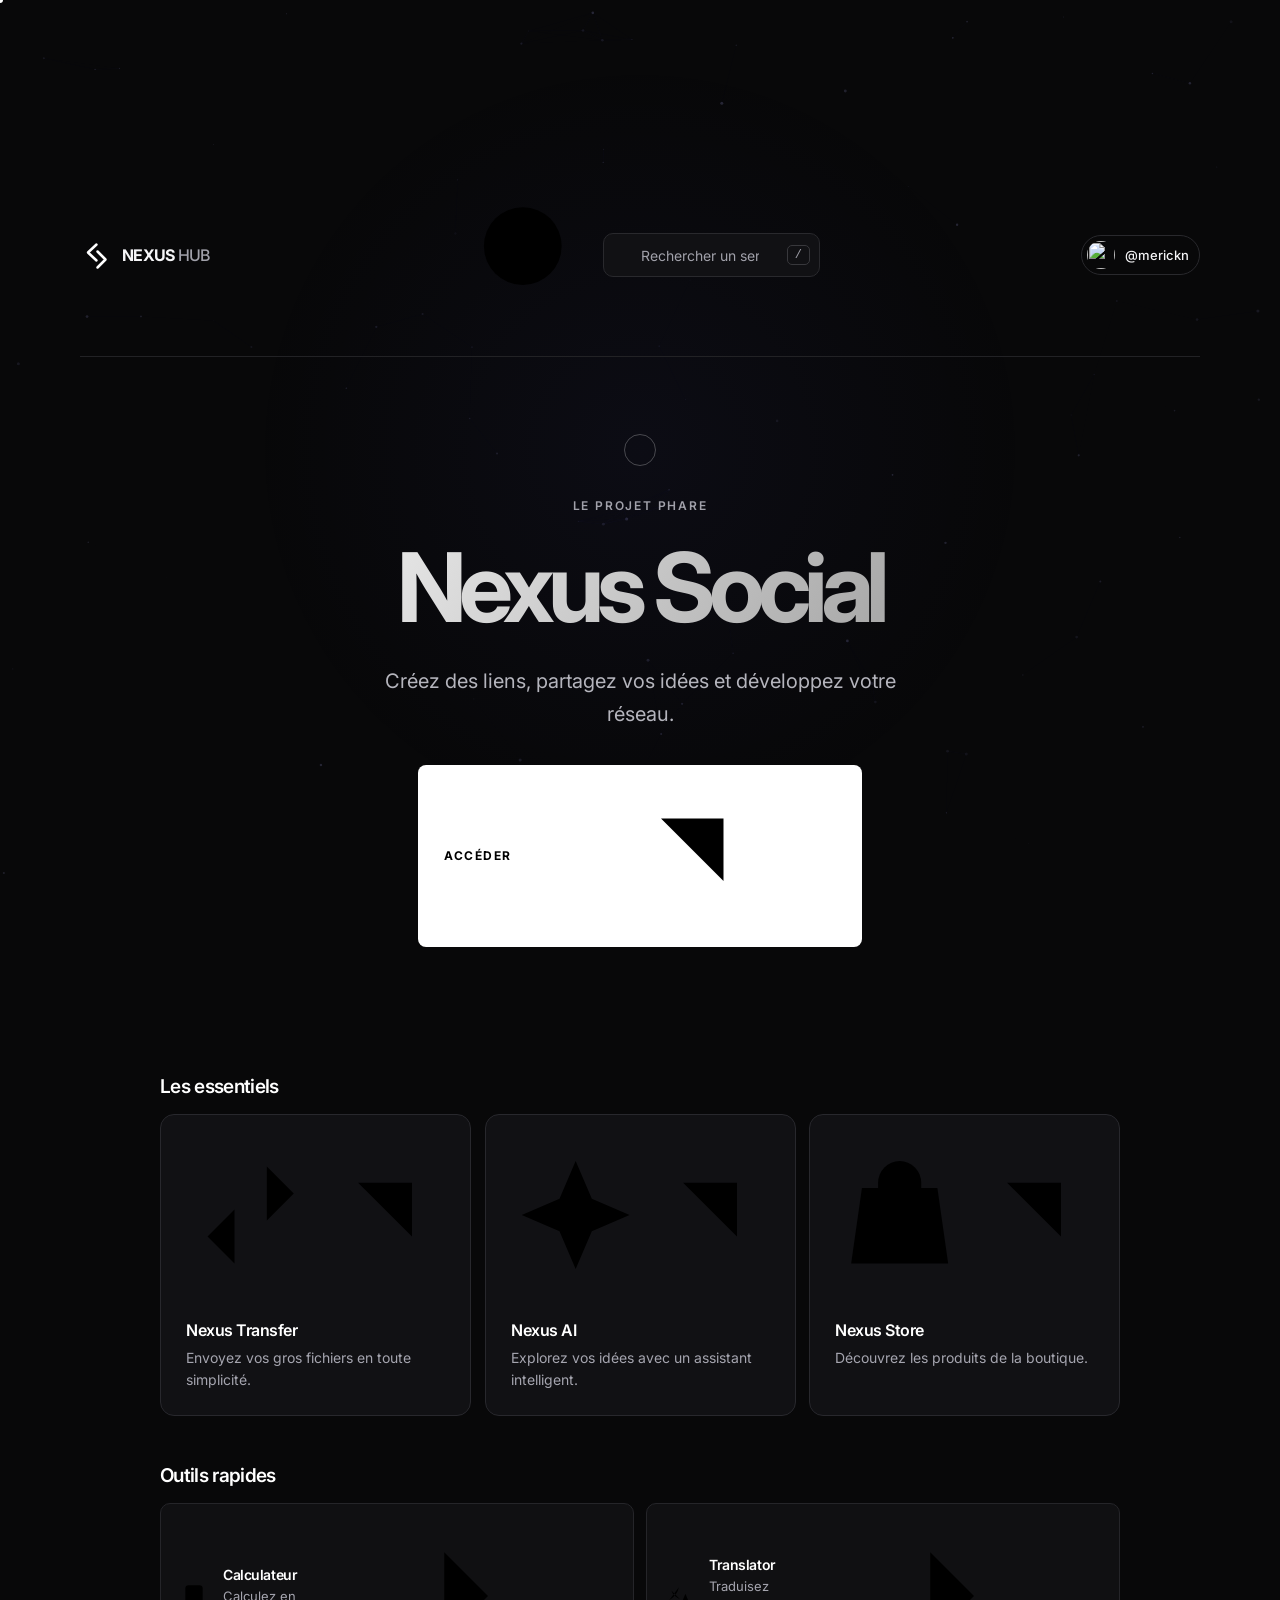
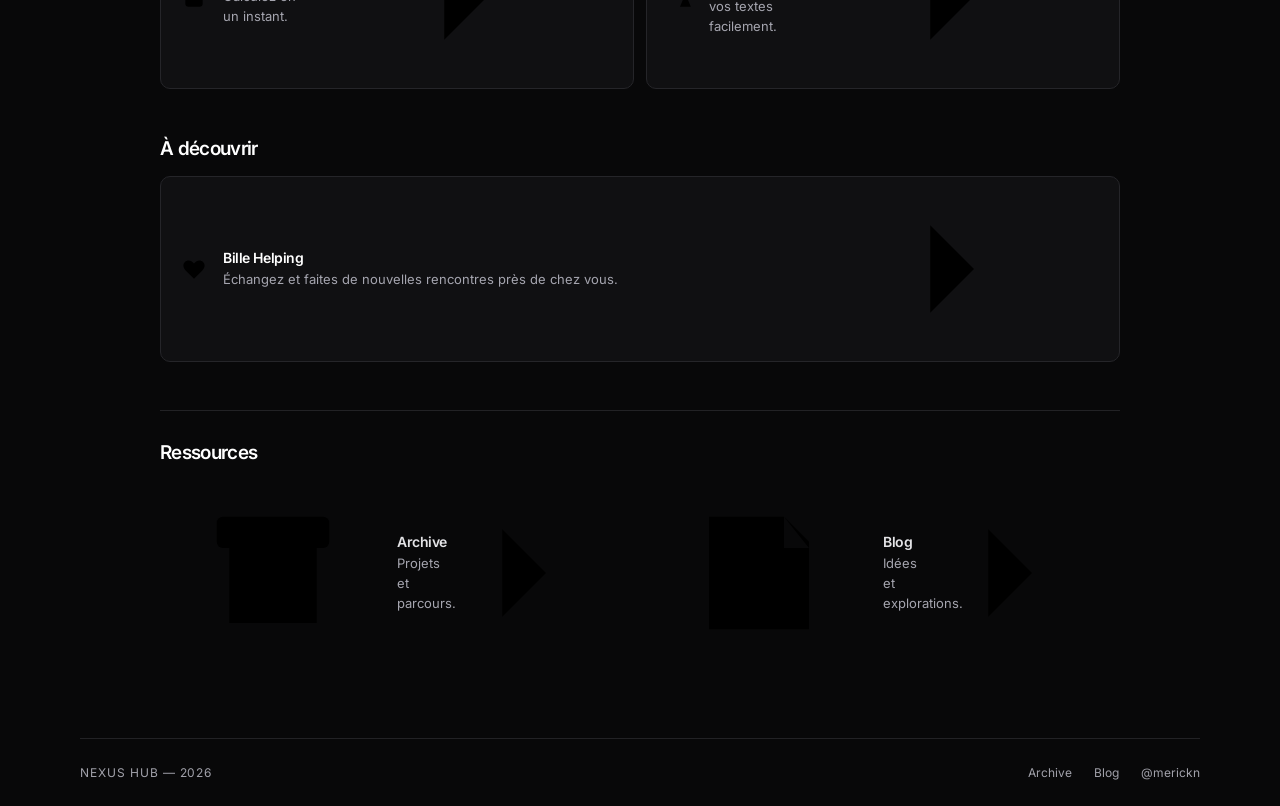
==== commit cc22f746: "Use custom Nexus SVG icon system" ====
--- a/index.html
+++ b/index.html
@@ -8,16 +8,29 @@
   <meta name="apple-mobile-web-app-capable" content="yes">
   <link rel="icon" href="./favicon.png">
   <link rel="stylesheet" href="https://fonts.googleapis.com/css2?family=Inter:wght@400;500;600;700&display=swap">
-  <link rel="stylesheet" href="https://cdnjs.cloudflare.com/ajax/libs/font-awesome/6.5.1/css/all.min.css">
   <link rel="stylesheet" href="nexus-base.css?v=4">
-  <link rel="stylesheet" href="home.css?v=1">
+  <link rel="stylesheet" href="home.css?v=2">
 </head>
 <body class="hub-home">
+  <svg xmlns="http://www.w3.org/2000/svg" class="nexus-icon-library" aria-hidden="true">
+    <symbol id="nx-search" viewBox="0 0 24 24"><circle cx="10.5" cy="10.5" r="6.5"/><path d="m15.2 15.2 5.3 5.3"/></symbol>
+    <symbol id="nx-up" viewBox="0 0 24 24"><path d="M12 20V4M5 11l7-7 7 7"/></symbol>
+    <symbol id="nx-external" viewBox="0 0 24 24"><path d="M6 18 18 6M8 6h10v10"/></symbol>
+    <symbol id="nx-next" viewBox="0 0 24 24"><path d="m9 5 7 7-7 7"/></symbol>
+    <symbol id="nx-transfer" viewBox="0 0 24 24"><path d="M3 8h17m-5-5 5 5-5 5M21 16H4m5-5-5 5 5 5"/><path d="M2 3v2m20 14v2"/></symbol>
+    <symbol id="nx-ai" viewBox="0 0 24 24"><path d="m12 2 3 7 7 3-7 3-3 7-3-7-7-3 7-3 3-7Z"/><path d="M19 2v4m-2-2h4M4 18v4m-2-2h4"/></symbol>
+    <symbol id="nx-store" viewBox="0 0 24 24"><path d="M5 7h14l2 14H3L5 7Z"/><path d="M8 9V6a4 4 0 0 1 8 0v3"/></symbol>
+    <symbol id="nx-calculator" viewBox="0 0 24 24"><rect x="4" y="2" width="16" height="20" rx="3"/><path d="M7 6h10v4H7zM7 15h4m-2-2v4m5-2h3M7 19h4m3 0h3"/></symbol>
+    <symbol id="nx-translator" viewBox="0 0 24 24"><path d="M2 4h11M7.5 2v2M4 7c1.5 4 4 6 8 8M11 4c-1 5-4 9-9 12M12 22l5-12 5 12m-8-4h6"/></symbol>
+    <symbol id="nx-helping" viewBox="0 0 24 24"><path d="M12 21 4.5 13.5C-2 7 7 0 12 7c5-7 14 0 7.5 6.5L12 21Z"/><path d="M3 12h5l2-3 3 6 2-3h6"/></symbol>
+    <symbol id="nx-archive" viewBox="0 0 24 24"><rect x="3" y="3" width="18" height="5" rx="1"/><path d="M5 8v12h14V8m-9 4h4"/></symbol>
+    <symbol id="nx-blog" viewBox="0 0 24 24"><path d="M4 3h12l4 4v14H4zM16 3v5h4M8 12h8m-8 4h8"/></symbol>
+  </svg>
   <canvas id="bg" aria-hidden="true"></canvas>
   <div id="spotlight" aria-hidden="true"></div>
   <div class="c-dot" id="cdot" aria-hidden="true"></div>
   <div class="c-ring" id="cring" aria-hidden="true"></div>
-  <a href="#" id="scroll-top" aria-label="Retour en haut">↑</a>
+  <a href="#" id="scroll-top" aria-label="Retour en haut"><svg class="nexus-icon" aria-hidden="true"><use href="#nx-up"/></svg></a>
   <div class="wrap hub-shell">
     <header class="hub-header fade-up d1">
       <a class="hub-brand" href="./" aria-label="Nexus Hub">
@@ -28,7 +41,7 @@
         <span>NEXUS <span class="brand-muted">HUB</span></span>
       </a>
       <div class="hub-search" role="search">
-        <i class="fas fa-search" aria-hidden="true"></i>
+        <svg class="nexus-icon search-icon" aria-hidden="true"><use href="#nx-search"/></svg>
         <input id="searchInput" type="search" placeholder="Rechercher un service..." aria-label="Rechercher un service..." autocomplete="off">
         <kbd aria-hidden="true">/</kbd>
         <div class="search-glow"></div>
@@ -44,7 +57,7 @@
         <h1 class="hero-title" id="hero-title">Nexus Social</h1>
         <p class="hero-subtitle">Créez des liens, partagez vos idées et développez votre réseau.</p>
         <a class="btn-nexus hero-cta" href="https://nexus-social.merickoken54.workers.dev/" target="_blank" rel="noopener noreferrer">
-          <span class="lbl">Accéder</span><span class="lbl" aria-hidden="true">↗</span>
+          <span class="lbl">Accéder</span><svg class="lbl nexus-icon" aria-hidden="true"><use href="#nx-external"/></svg>
         </a>
       </section>
       <p id="search-status" class="search-status" role="status" hidden></p>
@@ -52,15 +65,15 @@
         <h2 id="projects-title">Les essentiels</h2>
         <div class="project-grid">
           <a class="nexus-card tilt-card project-tile" data-service data-keywords="transfer transfert fichier partage" href="https://nexus-transfer.web.app/">
-            <div class="tile-top"><i class="fas fa-tower-broadcast card-icon" aria-hidden="true"></i><span class="tile-arrow" aria-hidden="true">↗</span></div>
+            <div class="tile-top"><svg class="nexus-icon card-icon" aria-hidden="true"><use href="#nx-transfer"/></svg><svg class="nexus-icon tile-arrow" aria-hidden="true"><use href="#nx-external"/></svg></div>
             <h3>Nexus Transfer</h3><p>Envoyez vos gros fichiers en toute simplicité.</p>
           </a>
           <a class="nexus-card tilt-card project-tile" data-service data-keywords="ai ia intelligence artificielle assistant" href="https://nexus-ai-608af.web.app/">
-            <div class="tile-top"><i class="fas fa-brain card-icon" aria-hidden="true"></i><span class="tile-arrow" aria-hidden="true">↗</span></div>
+            <div class="tile-top"><svg class="nexus-icon card-icon" aria-hidden="true"><use href="#nx-ai"/></svg><svg class="nexus-icon tile-arrow" aria-hidden="true"><use href="#nx-external"/></svg></div>
             <h3>Nexus AI</h3><p>Explorez vos idées avec un assistant intelligent.</p>
           </a>
           <a class="nexus-card tilt-card project-tile" data-service data-keywords="store boutique shopping achats" href="https://nexusproject2077.github.io/nexus-store/public/index.html" target="_blank" rel="noopener noreferrer">
-            <div class="tile-top"><i class="fas fa-bag-shopping card-icon" aria-hidden="true"></i><span class="tile-arrow" aria-hidden="true">↗</span></div>
+            <div class="tile-top"><svg class="nexus-icon card-icon" aria-hidden="true"><use href="#nx-store"/></svg><svg class="nexus-icon tile-arrow" aria-hidden="true"><use href="#nx-external"/></svg></div>
             <h3>Nexus Store</h3><p>Découvrez les produits de la boutique.</p>
           </a>
         </div>
@@ -69,24 +82,24 @@
         <h2 id="tools-title">Outils rapides</h2>
         <div class="compact-grid">
           <a class="nexus-card compact-tile" data-service data-keywords="calcul calculatrice mathématiques calculator" href="https://nexus-calculator.onrender.com/">
-            <i class="fas fa-calculator card-icon" aria-hidden="true"></i><div><h3>Calculateur</h3><p>Calculez en un instant.</p></div><span class="tile-arrow" aria-hidden="true">›</span>
+            <svg class="nexus-icon card-icon" aria-hidden="true"><use href="#nx-calculator"/></svg><div><h3>Calculateur</h3><p>Calculez en un instant.</p></div><svg class="nexus-icon tile-arrow" aria-hidden="true"><use href="#nx-next"/></svg>
           </a>
           <a class="nexus-card compact-tile" data-service data-keywords="translator traduction traduire langues" href="https://nexusproject2077.github.io/nexus-translator/">
-            <i class="fas fa-language card-icon" aria-hidden="true"></i><div><h3>Translator</h3><p>Traduisez vos textes facilement.</p></div><span class="tile-arrow" aria-hidden="true">›</span>
+            <svg class="nexus-icon card-icon" aria-hidden="true"><use href="#nx-translator"/></svg><div><h3>Translator</h3><p>Traduisez vos textes facilement.</p></div><svg class="nexus-icon tile-arrow" aria-hidden="true"><use href="#nx-next"/></svg>
           </a>
         </div>
       </section>
       <section class="hub-section fade-up d5" data-service-group aria-labelledby="discover-title">
         <h2 id="discover-title">À découvrir</h2>
         <a class="nexus-card compact-tile" data-service data-keywords="bille helping rencontre chat proximité" href="https://bille-helping.web.app/">
-          <i class="fas fa-heart card-icon" aria-hidden="true"></i><div><h3>Bille Helping</h3><p>Échangez et faites de nouvelles rencontres près de chez vous.</p></div><span class="tile-arrow" aria-hidden="true">›</span>
+          <svg class="nexus-icon card-icon" aria-hidden="true"><use href="#nx-helping"/></svg><div><h3>Bille Helping</h3><p>Échangez et faites de nouvelles rencontres près de chez vous.</p></div><svg class="nexus-icon tile-arrow" aria-hidden="true"><use href="#nx-next"/></svg>
         </a>
       </section>
       <section class="hub-section resources-section fade-up d6" data-service-group aria-labelledby="resources-title">
         <h2 id="resources-title">Ressources</h2>
         <div class="compact-grid">
-          <a class="resource-link" data-service data-keywords="archives portfolio projets compétences cv" href="archive.html"><i class="fas fa-folder-open" aria-hidden="true"></i><div><h3>Archive</h3><p>Projets et parcours.</p></div><span class="tile-arrow" aria-hidden="true">›</span></a>
-          <a class="resource-link" data-service data-keywords="blog articles réflexions exploration" href="blog.html"><i class="fas fa-feather" aria-hidden="true"></i><div><h3>Blog</h3><p>Idées et explorations.</p></div><span class="tile-arrow" aria-hidden="true">›</span></a>
+          <a class="resource-link" data-service data-keywords="archives portfolio projets compétences cv" href="archive.html"><svg class="nexus-icon resource-icon" aria-hidden="true"><use href="#nx-archive"/></svg><div><h3>Archive</h3><p>Projets et parcours.</p></div><svg class="nexus-icon tile-arrow" aria-hidden="true"><use href="#nx-next"/></svg></a>
+          <a class="resource-link" data-service data-keywords="blog articles réflexions exploration" href="blog.html"><svg class="nexus-icon resource-icon" aria-hidden="true"><use href="#nx-blog"/></svg><div><h3>Blog</h3><p>Idées et explorations.</p></div><svg class="nexus-icon tile-arrow" aria-hidden="true"><use href="#nx-next"/></svg></a>
         </div>
       </section>
     </main>
--- a/home.css
+++ b/home.css
@@ -0,0 +1,70 @@
+.hub-home { margin: 0; background: #080809; }
+.hub-home [hidden] { display: none !important; }
+.hub-home #bg { opacity: .42; }
+.hub-shell { width: min(100% - 48px, 1120px); margin-inline: auto; min-height: 100vh; display: flex; flex-direction: column; }
+.hub-header { display: grid; grid-template-columns: 1fr minmax(240px, 360px) 1fr; align-items: center; gap: 24px; padding: 26px 0; border-bottom: 1px solid #222225; }
+.hub-brand, .hub-profile { display: inline-flex; align-items: center; gap: 10px; text-decoration: none; color: #f5f5f7; white-space: nowrap; }
+.hub-brand { font-size: 16px; font-weight: 700; letter-spacing: -.045em; justify-self: start; }
+.hub-brand .jeran-logo { width: 32px; height: 32px; }
+.brand-muted { color: #a1a1aa; font-weight: 500; }
+.hub-profile { justify-self: end; font-size: 13px; font-weight: 500; padding: 5px 10px 5px 5px; border: 1px solid #29292d; border-radius: 40px; }
+.hub-profile img { border-radius: 50%; object-fit: cover; }
+.hub-search { position: relative; display: flex; align-items: center; min-width: 0; }
+.hub-search > i { position: absolute; left: 15px; z-index: 2; color: #a1a1aa; pointer-events: none; font-size: 13px; }
+.hub-search input { position: relative; z-index: 1; width: 100%; height: 44px; padding: 0 46px 0 37px; border: 1px solid #29292d; border-radius: 10px; background: #111114; color: #fff; font: inherit; font-size: 14px; }
+.hub-search input::placeholder { color: #a1a1aa; }
+.hub-search kbd { position: absolute; right: 10px; z-index: 2; color: #a1a1aa; border: 1px solid #38383c; padding: 2px 7px; border-radius: 5px; font-size: 12px; pointer-events: none; }
+.hub-main { width: min(100%, 960px); margin-inline: auto; flex: 1; padding: 0 0 72px; }
+.hub-hero { text-align: center; padding: clamp(76px, 11vw, 144px) 0 clamp(84px, 10vw, 128px); }
+.hero-eyebrow { color: #a1a1aa; font-size: 12px; letter-spacing: .15em; text-transform: uppercase; font-weight: 600; margin: 0 0 24px; }
+.hero-title { margin: 0; font-size: clamp(48px, 8vw, 96px); font-weight: 700; line-height: 1.06; letter-spacing: -.075em; background: linear-gradient(120deg, #fff 0%, #aaa 30%, #fff 50%, #aaa 80%, #fff 100%); background-size: 250% 250%; background-clip: text; -webkit-background-clip: text; -webkit-text-fill-color: transparent; animation: shimmer 5s ease infinite; }
+@keyframes shimmer { 0%,100% { background-position: 0% 50%; } 50% { background-position: 100% 50%; } }
+.hero-subtitle { color: #b5b5bd; font-size: clamp(16px, 2.2vw, 20px); line-height: 1.65; max-width: 530px; margin: 26px auto 34px; }
+.hero-cta { gap: 24px; padding: 16px 26px; border-radius: 8px; font-size: 12px; letter-spacing: .12em; text-transform: uppercase; font-weight: 700; min-height: 50px; }
+.hub-section + .hub-section { margin-top: 48px; }
+.hub-section h2 { font-size: 19px; font-weight: 600; letter-spacing: -.035em; margin: 0 0 16px; }
+.project-grid { display: grid; grid-template-columns: repeat(3, minmax(0, 1fr)); gap: 14px; }
+.project-tile { min-height: 180px; padding: 25px; background: #111114; border-color: #28282d; border-radius: 14px; }
+.tile-top { display: flex; align-items: center; justify-content: space-between; margin-bottom: 30px; }
+.card-icon { color: #d6d6dc; font-size: 23px; }
+.tile-arrow { color: #92929c; font-size: 20px; line-height: 1; }
+.hub-section h3 { font-size: 16px; letter-spacing: -.03em; font-weight: 600; margin: 0 0 7px; }
+.hub-section p { color: #a5a5af; font-size: 14px; line-height: 1.55; margin: 0; }
+.compact-grid { display: grid; grid-template-columns: repeat(2, minmax(0, 1fr)); gap: 12px; }
+.compact-tile, .resource-link { display: flex; align-items: center; gap: 16px; padding: 17px 20px; min-height: 76px; border-radius: 10px; }
+.compact-tile { background: #101012; border-color: #252529; }
+.compact-tile .card-icon, .resource-link > i { width: 26px; flex-shrink: 0; text-align: center; font-size: 18px; color: #a5a5af; }
+.compact-tile > div, .resource-link > div { flex: 1; min-width: 0; }
+.compact-tile h3, .resource-link h3 { font-size: 14px; margin-bottom: 3px; }
+.compact-tile p, .resource-link p { font-size: 13px; }
+.resource-link { text-decoration: none; color: #e4e4e7; border: 1px solid transparent; padding-inline: 4px; }
+.resource-link:hover { border-color: #29292d; background: #111114; }
+.resources-section { border-top: 1px solid #222225; padding-top: 30px; }
+.hub-footer { border-top: 1px solid #222225; padding: 26px 0; display: flex; align-items: center; justify-content: space-between; gap: 20px; color: #a1a1aa; font-size: 12px; }
+.hub-footer p { margin: 0; letter-spacing: .08em; }
+.hub-footer nav { display: flex; gap: 22px; flex-wrap: wrap; }
+.hub-footer a { color: inherit; text-decoration: none; }
+.hub-footer a:hover { color: white; }
+.hub-home a:focus-visible { outline: 2px solid #a5b4fc; outline-offset: 4px; }
+.search-status { color: #a1a1aa; padding: 20px 0; margin: 0; font-size: 14px; }
+.hub-main.is-searching { padding-top: 32px; }
+.hub-main.is-searching .hub-hero { padding: 44px 0; }
+@media (max-width: 700px) {
+  .hub-shell { width: calc(100% - 36px); }
+  .hub-header { grid-template-columns: 1fr 1fr; gap: 16px; padding: 16px 0; }
+  .hub-search { grid-column: 1 / -1; grid-row: 2; }
+  .project-grid, .compact-grid { grid-template-columns: 1fr; }
+  .project-tile { min-height: 0; padding: 22px; }
+  .tile-top { margin-bottom: 20px; }
+  .hub-section + .hub-section { margin-top: 34px; }
+  .hub-footer { flex-direction: column; align-items: flex-start; }
+  .hub-search kbd { display: none; }
+}
+@media (prefers-reduced-motion: reduce) {
+  .hub-home *, .hub-home *::before, .hub-home *::after { animation: none !important; transition: none !important; }
+  .hub-home .fade-up { opacity: 1; transform: none; }
+  .hub-home #bg, .hub-home #spotlight, .hub-home .c-dot, .hub-home .c-ring { display: none; }
+  .hub-home { cursor: auto; }
+  .hub-home .tilt-card { transform: none !important; }
+  .hub-home .jeran-logo path { stroke-dashoffset: 0; }
+}
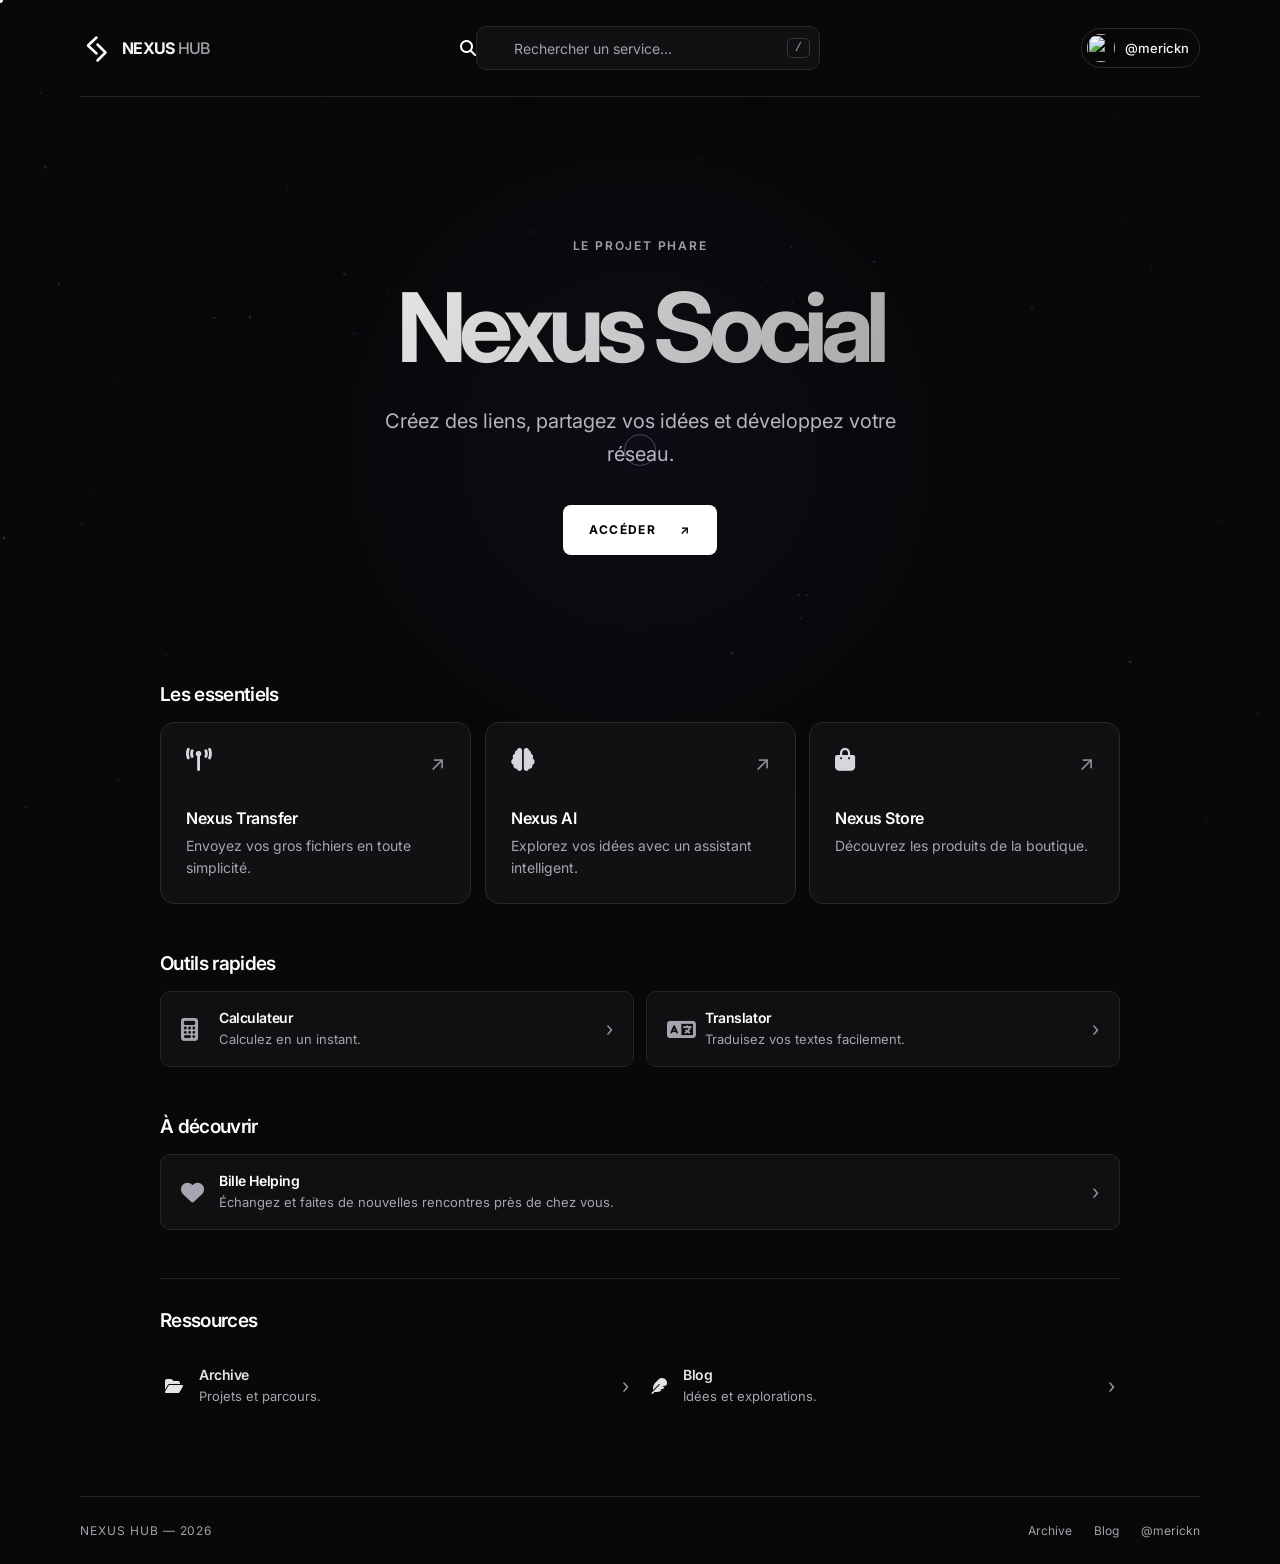
==== commit 382cbe19: "Restore previous pictograms" ====
--- a/index.html
+++ b/index.html
@@ -8,29 +8,16 @@
   <meta name="apple-mobile-web-app-capable" content="yes">
   <link rel="icon" href="./favicon.png">
   <link rel="stylesheet" href="https://fonts.googleapis.com/css2?family=Inter:wght@400;500;600;700&display=swap">
+  <link rel="stylesheet" href="https://cdnjs.cloudflare.com/ajax/libs/font-awesome/6.5.1/css/all.min.css">
   <link rel="stylesheet" href="nexus-base.css?v=4">
-  <link rel="stylesheet" href="home.css?v=2">
+  <link rel="stylesheet" href="home.css?v=1">
 </head>
 <body class="hub-home">
-  <svg xmlns="http://www.w3.org/2000/svg" class="nexus-icon-library" aria-hidden="true">
-    <symbol id="nx-search" viewBox="0 0 24 24"><circle cx="10.5" cy="10.5" r="6.5"/><path d="m15.2 15.2 5.3 5.3"/></symbol>
-    <symbol id="nx-up" viewBox="0 0 24 24"><path d="M12 20V4M5 11l7-7 7 7"/></symbol>
-    <symbol id="nx-external" viewBox="0 0 24 24"><path d="M6 18 18 6M8 6h10v10"/></symbol>
-    <symbol id="nx-next" viewBox="0 0 24 24"><path d="m9 5 7 7-7 7"/></symbol>
-    <symbol id="nx-transfer" viewBox="0 0 24 24"><path d="M3 8h17m-5-5 5 5-5 5M21 16H4m5-5-5 5 5 5"/><path d="M2 3v2m20 14v2"/></symbol>
-    <symbol id="nx-ai" viewBox="0 0 24 24"><path d="m12 2 3 7 7 3-7 3-3 7-3-7-7-3 7-3 3-7Z"/><path d="M19 2v4m-2-2h4M4 18v4m-2-2h4"/></symbol>
-    <symbol id="nx-store" viewBox="0 0 24 24"><path d="M5 7h14l2 14H3L5 7Z"/><path d="M8 9V6a4 4 0 0 1 8 0v3"/></symbol>
-    <symbol id="nx-calculator" viewBox="0 0 24 24"><rect x="4" y="2" width="16" height="20" rx="3"/><path d="M7 6h10v4H7zM7 15h4m-2-2v4m5-2h3M7 19h4m3 0h3"/></symbol>
-    <symbol id="nx-translator" viewBox="0 0 24 24"><path d="M2 4h11M7.5 2v2M4 7c1.5 4 4 6 8 8M11 4c-1 5-4 9-9 12M12 22l5-12 5 12m-8-4h6"/></symbol>
-    <symbol id="nx-helping" viewBox="0 0 24 24"><path d="M12 21 4.5 13.5C-2 7 7 0 12 7c5-7 14 0 7.5 6.5L12 21Z"/><path d="M3 12h5l2-3 3 6 2-3h6"/></symbol>
-    <symbol id="nx-archive" viewBox="0 0 24 24"><rect x="3" y="3" width="18" height="5" rx="1"/><path d="M5 8v12h14V8m-9 4h4"/></symbol>
-    <symbol id="nx-blog" viewBox="0 0 24 24"><path d="M4 3h12l4 4v14H4zM16 3v5h4M8 12h8m-8 4h8"/></symbol>
-  </svg>
   <canvas id="bg" aria-hidden="true"></canvas>
   <div id="spotlight" aria-hidden="true"></div>
   <div class="c-dot" id="cdot" aria-hidden="true"></div>
   <div class="c-ring" id="cring" aria-hidden="true"></div>
-  <a href="#" id="scroll-top" aria-label="Retour en haut"><svg class="nexus-icon" aria-hidden="true"><use href="#nx-up"/></svg></a>
+  <a href="#" id="scroll-top" aria-label="Retour en haut">↑</a>
   <div class="wrap hub-shell">
     <header class="hub-header fade-up d1">
       <a class="hub-brand" href="./" aria-label="Nexus Hub">
@@ -41,7 +28,7 @@
         <span>NEXUS <span class="brand-muted">HUB</span></span>
       </a>
       <div class="hub-search" role="search">
-        <svg class="nexus-icon search-icon" aria-hidden="true"><use href="#nx-search"/></svg>
+        <i class="fas fa-search" aria-hidden="true"></i>
         <input id="searchInput" type="search" placeholder="Rechercher un service..." aria-label="Rechercher un service..." autocomplete="off">
         <kbd aria-hidden="true">/</kbd>
         <div class="search-glow"></div>
@@ -57,7 +44,7 @@
         <h1 class="hero-title" id="hero-title">Nexus Social</h1>
         <p class="hero-subtitle">Créez des liens, partagez vos idées et développez votre réseau.</p>
         <a class="btn-nexus hero-cta" href="https://nexus-social.merickoken54.workers.dev/" target="_blank" rel="noopener noreferrer">
-          <span class="lbl">Accéder</span><svg class="lbl nexus-icon" aria-hidden="true"><use href="#nx-external"/></svg>
+          <span class="lbl">Accéder</span><span class="lbl" aria-hidden="true">↗</span>
         </a>
       </section>
       <p id="search-status" class="search-status" role="status" hidden></p>
@@ -65,15 +52,15 @@
         <h2 id="projects-title">Les essentiels</h2>
         <div class="project-grid">
           <a class="nexus-card tilt-card project-tile" data-service data-keywords="transfer transfert fichier partage" href="https://nexus-transfer.web.app/">
-            <div class="tile-top"><svg class="nexus-icon card-icon" aria-hidden="true"><use href="#nx-transfer"/></svg><svg class="nexus-icon tile-arrow" aria-hidden="true"><use href="#nx-external"/></svg></div>
+            <div class="tile-top"><i class="fas fa-tower-broadcast card-icon" aria-hidden="true"></i><span class="tile-arrow" aria-hidden="true">↗</span></div>
             <h3>Nexus Transfer</h3><p>Envoyez vos gros fichiers en toute simplicité.</p>
           </a>
           <a class="nexus-card tilt-card project-tile" data-service data-keywords="ai ia intelligence artificielle assistant" href="https://nexus-ai-608af.web.app/">
-            <div class="tile-top"><svg class="nexus-icon card-icon" aria-hidden="true"><use href="#nx-ai"/></svg><svg class="nexus-icon tile-arrow" aria-hidden="true"><use href="#nx-external"/></svg></div>
+            <div class="tile-top"><i class="fas fa-brain card-icon" aria-hidden="true"></i><span class="tile-arrow" aria-hidden="true">↗</span></div>
             <h3>Nexus AI</h3><p>Explorez vos idées avec un assistant intelligent.</p>
           </a>
           <a class="nexus-card tilt-card project-tile" data-service data-keywords="store boutique shopping achats" href="https://nexusproject2077.github.io/nexus-store/public/index.html" target="_blank" rel="noopener noreferrer">
-            <div class="tile-top"><svg class="nexus-icon card-icon" aria-hidden="true"><use href="#nx-store"/></svg><svg class="nexus-icon tile-arrow" aria-hidden="true"><use href="#nx-external"/></svg></div>
+            <div class="tile-top"><i class="fas fa-bag-shopping card-icon" aria-hidden="true"></i><span class="tile-arrow" aria-hidden="true">↗</span></div>
             <h3>Nexus Store</h3><p>Découvrez les produits de la boutique.</p>
           </a>
         </div>
@@ -82,24 +69,24 @@
         <h2 id="tools-title">Outils rapides</h2>
         <div class="compact-grid">
           <a class="nexus-card compact-tile" data-service data-keywords="calcul calculatrice mathématiques calculator" href="https://nexus-calculator.onrender.com/">
-            <svg class="nexus-icon card-icon" aria-hidden="true"><use href="#nx-calculator"/></svg><div><h3>Calculateur</h3><p>Calculez en un instant.</p></div><svg class="nexus-icon tile-arrow" aria-hidden="true"><use href="#nx-next"/></svg>
+            <i class="fas fa-calculator card-icon" aria-hidden="true"></i><div><h3>Calculateur</h3><p>Calculez en un instant.</p></div><span class="tile-arrow" aria-hidden="true">›</span>
           </a>
           <a class="nexus-card compact-tile" data-service data-keywords="translator traduction traduire langues" href="https://nexusproject2077.github.io/nexus-translator/">
-            <svg class="nexus-icon card-icon" aria-hidden="true"><use href="#nx-translator"/></svg><div><h3>Translator</h3><p>Traduisez vos textes facilement.</p></div><svg class="nexus-icon tile-arrow" aria-hidden="true"><use href="#nx-next"/></svg>
+            <i class="fas fa-language card-icon" aria-hidden="true"></i><div><h3>Translator</h3><p>Traduisez vos textes facilement.</p></div><span class="tile-arrow" aria-hidden="true">›</span>
           </a>
         </div>
       </section>
       <section class="hub-section fade-up d5" data-service-group aria-labelledby="discover-title">
         <h2 id="discover-title">À découvrir</h2>
         <a class="nexus-card compact-tile" data-service data-keywords="bille helping rencontre chat proximité" href="https://bille-helping.web.app/">
-          <svg class="nexus-icon card-icon" aria-hidden="true"><use href="#nx-helping"/></svg><div><h3>Bille Helping</h3><p>Échangez et faites de nouvelles rencontres près de chez vous.</p></div><svg class="nexus-icon tile-arrow" aria-hidden="true"><use href="#nx-next"/></svg>
+          <i class="fas fa-heart card-icon" aria-hidden="true"></i><div><h3>Bille Helping</h3><p>Échangez et faites de nouvelles rencontres près de chez vous.</p></div><span class="tile-arrow" aria-hidden="true">›</span>
         </a>
       </section>
       <section class="hub-section resources-section fade-up d6" data-service-group aria-labelledby="resources-title">
         <h2 id="resources-title">Ressources</h2>
         <div class="compact-grid">
-          <a class="resource-link" data-service data-keywords="archives portfolio projets compétences cv" href="archive.html"><svg class="nexus-icon resource-icon" aria-hidden="true"><use href="#nx-archive"/></svg><div><h3>Archive</h3><p>Projets et parcours.</p></div><svg class="nexus-icon tile-arrow" aria-hidden="true"><use href="#nx-next"/></svg></a>
-          <a class="resource-link" data-service data-keywords="blog articles réflexions exploration" href="blog.html"><svg class="nexus-icon resource-icon" aria-hidden="true"><use href="#nx-blog"/></svg><div><h3>Blog</h3><p>Idées et explorations.</p></div><svg class="nexus-icon tile-arrow" aria-hidden="true"><use href="#nx-next"/></svg></a>
+          <a class="resource-link" data-service data-keywords="archives portfolio projets compétences cv" href="archive.html"><i class="fas fa-folder-open" aria-hidden="true"></i><div><h3>Archive</h3><p>Projets et parcours.</p></div><span class="tile-arrow" aria-hidden="true">›</span></a>
+          <a class="resource-link" data-service data-keywords="blog articles réflexions exploration" href="blog.html"><i class="fas fa-feather" aria-hidden="true"></i><div><h3>Blog</h3><p>Idées et explorations.</p></div><span class="tile-arrow" aria-hidden="true">›</span></a>
         </div>
       </section>
     </main>
--- a/home.css
+++ b/home.css
@@ -10,7 +10,7 @@
 .hub-profile { justify-self: end; font-size: 13px; font-weight: 500; padding: 5px 10px 5px 5px; border: 1px solid #29292d; border-radius: 40px; }
 .hub-profile img { border-radius: 50%; object-fit: cover; }
 .hub-search { position: relative; display: flex; align-items: center; min-width: 0; }
-.hub-search > i { position: absolute; left: 15px; z-index: 2; color: #a1a1aa; pointer-events: none; font-size: 13px; }
+.hub-search > .search-icon { position: absolute; left: 13px; z-index: 2; color: #a1a1aa; pointer-events: none; width: 17px; height: 17px; }
 .hub-search input { position: relative; z-index: 1; width: 100%; height: 44px; padding: 0 46px 0 37px; border: 1px solid #29292d; border-radius: 10px; background: #111114; color: #fff; font: inherit; font-size: 14px; }
 .hub-search input::placeholder { color: #a1a1aa; }
 .hub-search kbd { position: absolute; right: 10px; z-index: 2; color: #a1a1aa; border: 1px solid #38383c; padding: 2px 7px; border-radius: 5px; font-size: 12px; pointer-events: none; }
@@ -33,7 +33,7 @@
 .compact-grid { display: grid; grid-template-columns: repeat(2, minmax(0, 1fr)); gap: 12px; }
 .compact-tile, .resource-link { display: flex; align-items: center; gap: 16px; padding: 17px 20px; min-height: 76px; border-radius: 10px; }
 .compact-tile { background: #101012; border-color: #252529; }
-.compact-tile .card-icon, .resource-link > i { width: 26px; flex-shrink: 0; text-align: center; font-size: 18px; color: #a5a5af; }
+.compact-tile .card-icon, .resource-link .resource-icon { width: 22px; height: 22px; flex-shrink: 0; color: #a5a5af; }
 .compact-tile > div, .resource-link > div { flex: 1; min-width: 0; }
 .compact-tile h3, .resource-link h3 { font-size: 14px; margin-bottom: 3px; }
 .compact-tile p, .resource-link p { font-size: 13px; }
@@ -49,6 +49,12 @@
 .search-status { color: #a1a1aa; padding: 20px 0; margin: 0; font-size: 14px; }
 .hub-main.is-searching { padding-top: 32px; }
 .hub-main.is-searching .hub-hero { padding: 44px 0; }
+.nexus-icon-library { position: absolute; width: 0; height: 0; overflow: hidden; pointer-events: none; }
+.nexus-icon { display: inline-block; width: 20px; height: 20px; flex: 0 0 auto; fill: none; stroke: currentColor; stroke-width: 1.65; stroke-linecap: round; stroke-linejoin: round; }
+.project-tile .card-icon { width: 30px; height: 30px; }
+.tile-arrow.nexus-icon { width: 17px; height: 17px; transition: color .2s, transform .2s; }
+.project-tile:hover .tile-arrow, .compact-tile:hover .tile-arrow, .resource-link:hover .tile-arrow { color: #fff; transform: translateX(2px); }
+.hero-cta .nexus-icon, #scroll-top .nexus-icon { width: 16px; height: 16px; }
 @media (max-width: 700px) {
   .hub-shell { width: calc(100% - 36px); }
   .hub-header { grid-template-columns: 1fr 1fr; gap: 16px; padding: 16px 0; }
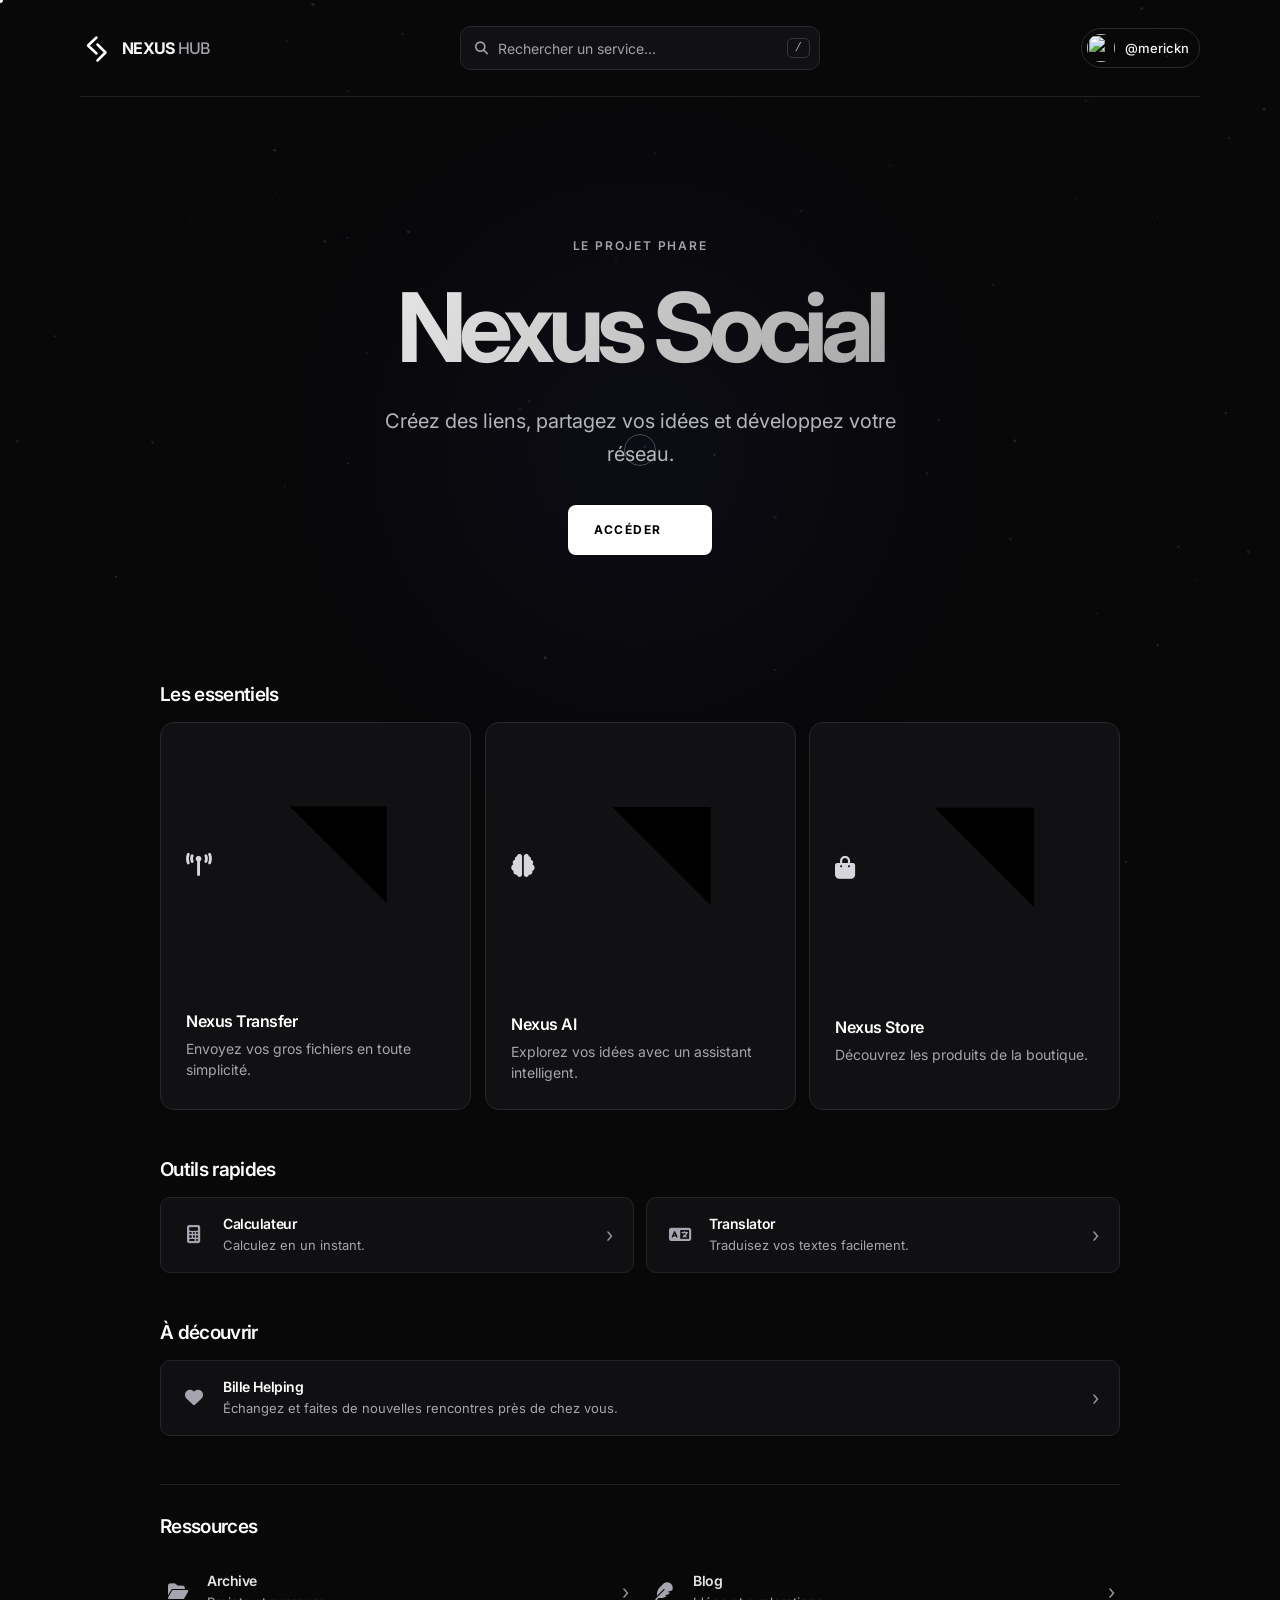
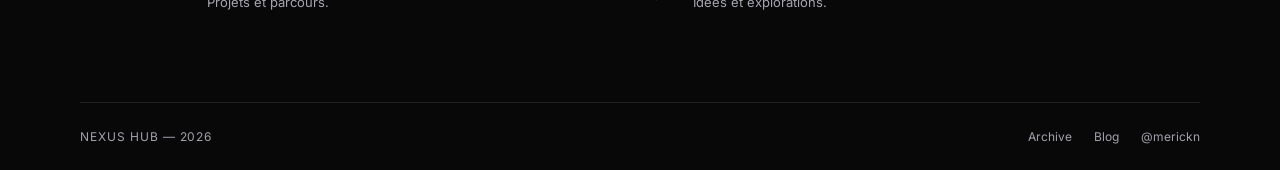
==== commit 5f9577b5: "Replace external-link emoji arrows only" ====
--- a/index.html
+++ b/index.html
@@ -10,7 +10,7 @@
   <link rel="stylesheet" href="https://fonts.googleapis.com/css2?family=Inter:wght@400;500;600;700&display=swap">
   <link rel="stylesheet" href="https://cdnjs.cloudflare.com/ajax/libs/font-awesome/6.5.1/css/all.min.css">
   <link rel="stylesheet" href="nexus-base.css?v=4">
-  <link rel="stylesheet" href="home.css?v=1">
+  <link rel="stylesheet" href="home.css?v=3">
 </head>
 <body class="hub-home">
   <canvas id="bg" aria-hidden="true"></canvas>
@@ -44,7 +44,7 @@
         <h1 class="hero-title" id="hero-title">Nexus Social</h1>
         <p class="hero-subtitle">Créez des liens, partagez vos idées et développez votre réseau.</p>
         <a class="btn-nexus hero-cta" href="https://nexus-social.merickoken54.workers.dev/" target="_blank" rel="noopener noreferrer">
-          <span class="lbl">Accéder</span><span class="lbl" aria-hidden="true">↗</span>
+          <span class="lbl">Accéder</span><svg class="lbl nexus-arrow" viewBox="0 0 24 24" aria-hidden="true"><path d="M6 18 18 6M8 6h10v10"/></svg>
         </a>
       </section>
       <p id="search-status" class="search-status" role="status" hidden></p>
@@ -52,15 +52,15 @@
         <h2 id="projects-title">Les essentiels</h2>
         <div class="project-grid">
           <a class="nexus-card tilt-card project-tile" data-service data-keywords="transfer transfert fichier partage" href="https://nexus-transfer.web.app/">
-            <div class="tile-top"><i class="fas fa-tower-broadcast card-icon" aria-hidden="true"></i><span class="tile-arrow" aria-hidden="true">↗</span></div>
+            <div class="tile-top"><i class="fas fa-tower-broadcast card-icon" aria-hidden="true"></i><svg class="tile-arrow nexus-arrow" viewBox="0 0 24 24" aria-hidden="true"><path d="M6 18 18 6M8 6h10v10"/></svg></div>
             <h3>Nexus Transfer</h3><p>Envoyez vos gros fichiers en toute simplicité.</p>
           </a>
           <a class="nexus-card tilt-card project-tile" data-service data-keywords="ai ia intelligence artificielle assistant" href="https://nexus-ai-608af.web.app/">
-            <div class="tile-top"><i class="fas fa-brain card-icon" aria-hidden="true"></i><span class="tile-arrow" aria-hidden="true">↗</span></div>
+            <div class="tile-top"><i class="fas fa-brain card-icon" aria-hidden="true"></i><svg class="tile-arrow nexus-arrow" viewBox="0 0 24 24" aria-hidden="true"><path d="M6 18 18 6M8 6h10v10"/></svg></div>
             <h3>Nexus AI</h3><p>Explorez vos idées avec un assistant intelligent.</p>
           </a>
           <a class="nexus-card tilt-card project-tile" data-service data-keywords="store boutique shopping achats" href="https://nexusproject2077.github.io/nexus-store/public/index.html" target="_blank" rel="noopener noreferrer">
-            <div class="tile-top"><i class="fas fa-bag-shopping card-icon" aria-hidden="true"></i><span class="tile-arrow" aria-hidden="true">↗</span></div>
+            <div class="tile-top"><i class="fas fa-bag-shopping card-icon" aria-hidden="true"></i><svg class="tile-arrow nexus-arrow" viewBox="0 0 24 24" aria-hidden="true"><path d="M6 18 18 6M8 6h10v10"/></svg></div>
             <h3>Nexus Store</h3><p>Découvrez les produits de la boutique.</p>
           </a>
         </div>
--- a/home.css
+++ b/home.css
@@ -10,7 +10,7 @@
 .hub-profile { justify-self: end; font-size: 13px; font-weight: 500; padding: 5px 10px 5px 5px; border: 1px solid #29292d; border-radius: 40px; }
 .hub-profile img { border-radius: 50%; object-fit: cover; }
 .hub-search { position: relative; display: flex; align-items: center; min-width: 0; }
-.hub-search > .search-icon { position: absolute; left: 13px; z-index: 2; color: #a1a1aa; pointer-events: none; width: 17px; height: 17px; }
+.hub-search > i { position: absolute; left: 15px; z-index: 2; color: #a1a1aa; pointer-events: none; font-size: 13px; }
 .hub-search input { position: relative; z-index: 1; width: 100%; height: 44px; padding: 0 46px 0 37px; border: 1px solid #29292d; border-radius: 10px; background: #111114; color: #fff; font: inherit; font-size: 14px; }
 .hub-search input::placeholder { color: #a1a1aa; }
 .hub-search kbd { position: absolute; right: 10px; z-index: 2; color: #a1a1aa; border: 1px solid #38383c; padding: 2px 7px; border-radius: 5px; font-size: 12px; pointer-events: none; }
@@ -33,7 +33,7 @@
 .compact-grid { display: grid; grid-template-columns: repeat(2, minmax(0, 1fr)); gap: 12px; }
 .compact-tile, .resource-link { display: flex; align-items: center; gap: 16px; padding: 17px 20px; min-height: 76px; border-radius: 10px; }
 .compact-tile { background: #101012; border-color: #252529; }
-.compact-tile .card-icon, .resource-link .resource-icon { width: 22px; height: 22px; flex-shrink: 0; color: #a5a5af; }
+.compact-tile .card-icon, .resource-link > i { width: 26px; flex-shrink: 0; text-align: center; font-size: 18px; color: #a5a5af; }
 .compact-tile > div, .resource-link > div { flex: 1; min-width: 0; }
 .compact-tile h3, .resource-link h3 { font-size: 14px; margin-bottom: 3px; }
 .compact-tile p, .resource-link p { font-size: 13px; }
@@ -49,12 +49,6 @@
 .search-status { color: #a1a1aa; padding: 20px 0; margin: 0; font-size: 14px; }
 .hub-main.is-searching { padding-top: 32px; }
 .hub-main.is-searching .hub-hero { padding: 44px 0; }
-.nexus-icon-library { position: absolute; width: 0; height: 0; overflow: hidden; pointer-events: none; }
-.nexus-icon { display: inline-block; width: 20px; height: 20px; flex: 0 0 auto; fill: none; stroke: currentColor; stroke-width: 1.65; stroke-linecap: round; stroke-linejoin: round; }
-.project-tile .card-icon { width: 30px; height: 30px; }
-.tile-arrow.nexus-icon { width: 17px; height: 17px; transition: color .2s, transform .2s; }
-.project-tile:hover .tile-arrow, .compact-tile:hover .tile-arrow, .resource-link:hover .tile-arrow { color: #fff; transform: translateX(2px); }
-.hero-cta .nexus-icon, #scroll-top .nexus-icon { width: 16px; height: 16px; }
 @media (max-width: 700px) {
   .hub-shell { width: calc(100% - 36px); }
   .hub-header { grid-template-columns: 1fr 1fr; gap: 16px; padding: 16px 0; }
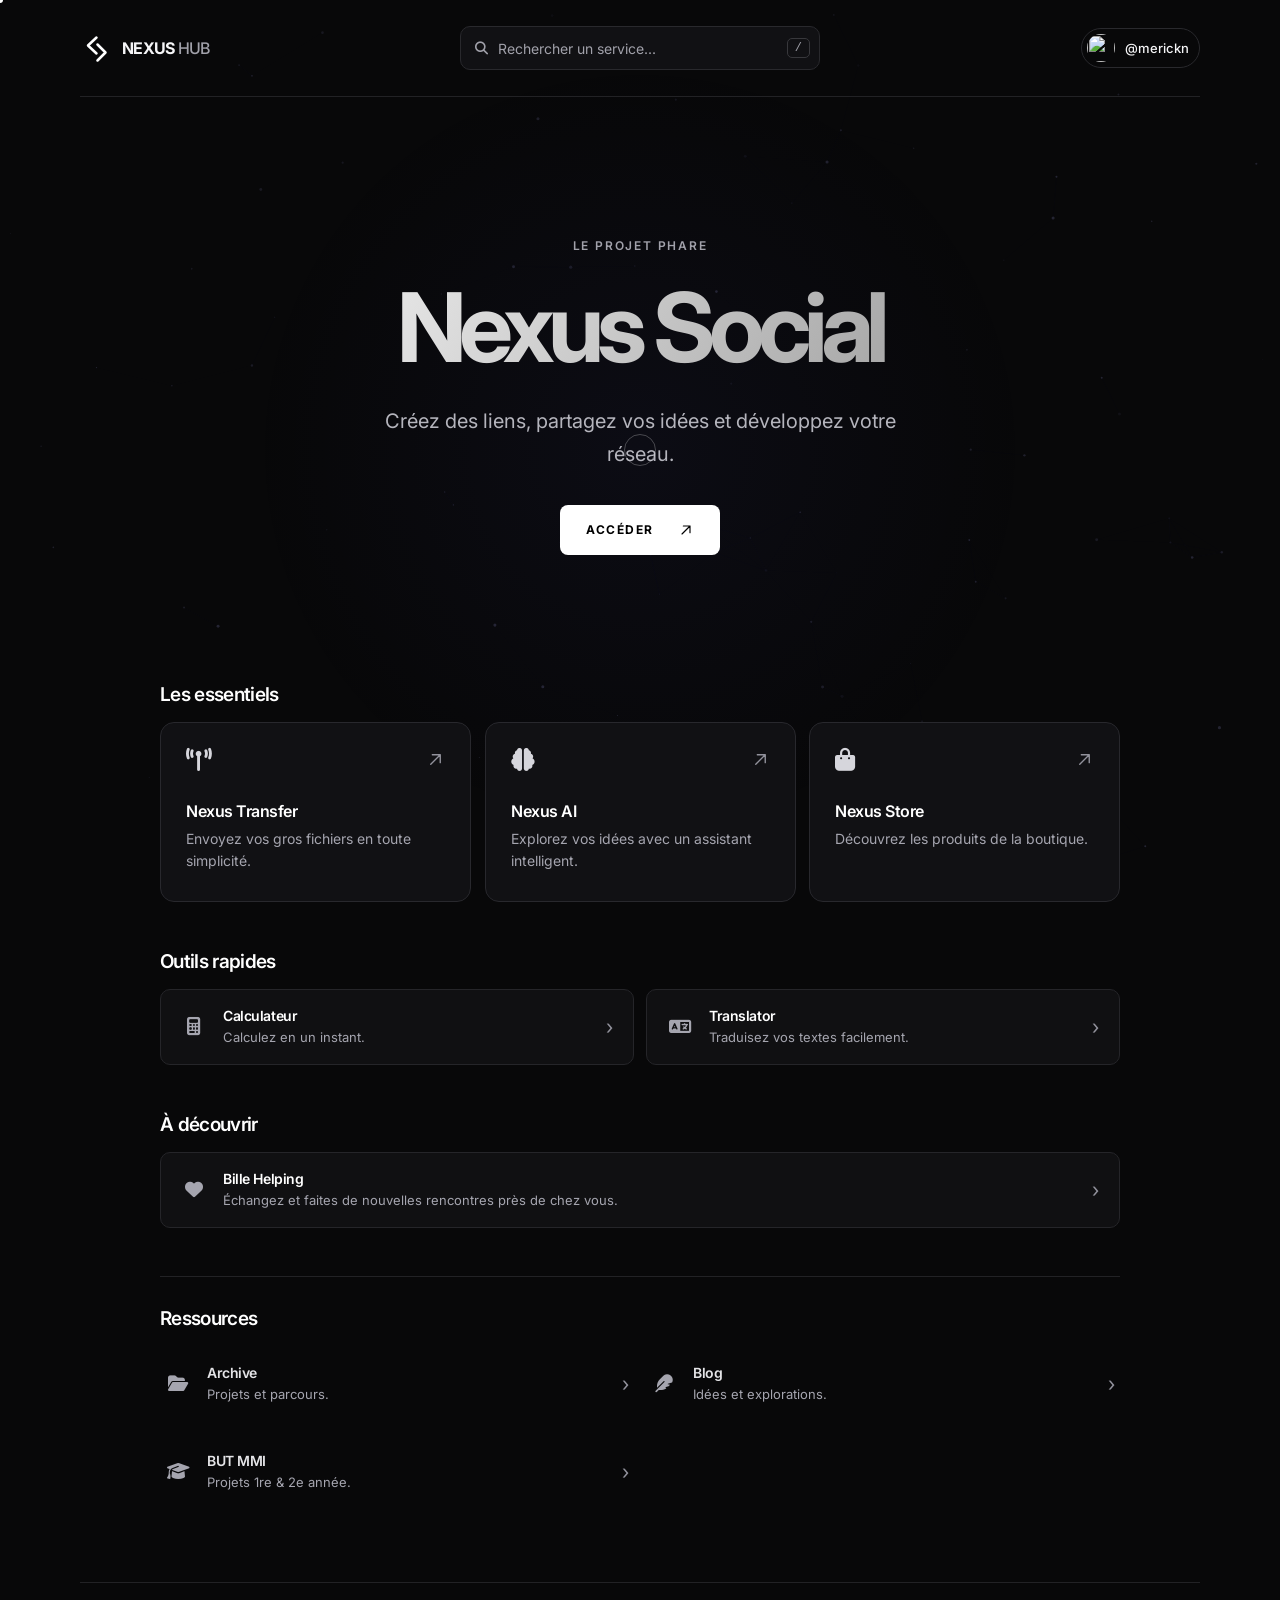
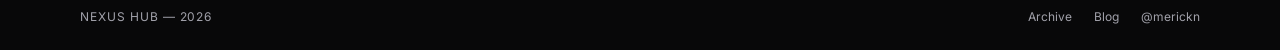
==== commit 882c3c8e: "Link BUT MMI portfolio from Nexus Hub resources and global search" ====
--- a/index.html
+++ b/index.html
@@ -87,6 +87,7 @@
         <div class="compact-grid">
           <a class="resource-link" data-service data-keywords="archives portfolio projets compétences cv" href="archive.html"><i class="fas fa-folder-open" aria-hidden="true"></i><div><h3>Archive</h3><p>Projets et parcours.</p></div><span class="tile-arrow" aria-hidden="true">›</span></a>
           <a class="resource-link" data-service data-keywords="blog articles réflexions exploration" href="blog.html"><i class="fas fa-feather" aria-hidden="true"></i><div><h3>Blog</h3><p>Idées et explorations.</p></div><span class="tile-arrow" aria-hidden="true">›</span></a>
+          <a class="resource-link" data-service data-keywords="mmi but iut troyes université universitaire projets sae saé but1 but2 première deuxième année communication développement web" href="mmi.html"><i class="fas fa-graduation-cap" aria-hidden="true"></i><div><h3>BUT MMI</h3><p>Projets 1re &amp; 2e année.</p></div><span class="tile-arrow" aria-hidden="true">›</span></a>
         </div>
       </section>
     </main>
--- a/home.css
+++ b/home.css
@@ -28,6 +28,10 @@
 .tile-top { display: flex; align-items: center; justify-content: space-between; margin-bottom: 30px; }
 .card-icon { color: #d6d6dc; font-size: 23px; }
 .tile-arrow { color: #92929c; font-size: 20px; line-height: 1; }
+.nexus-arrow { display: block; width: 19px; height: 19px; flex: 0 0 auto; fill: none; stroke: currentColor; stroke-width: 1.75; stroke-linecap: round; stroke-linejoin: round; transition: transform .2s ease, color .2s ease; }
+.hero-cta .nexus-arrow { width: 16px; height: 16px; }
+.project-tile:hover .nexus-arrow, .hero-cta:hover .nexus-arrow { transform: translate(2px, -2px); }
+.project-tile:hover .nexus-arrow { color: #fff; }
 .hub-section h3 { font-size: 16px; letter-spacing: -.03em; font-weight: 600; margin: 0 0 7px; }
 .hub-section p { color: #a5a5af; font-size: 14px; line-height: 1.55; margin: 0; }
 .compact-grid { display: grid; grid-template-columns: repeat(2, minmax(0, 1fr)); gap: 12px; }
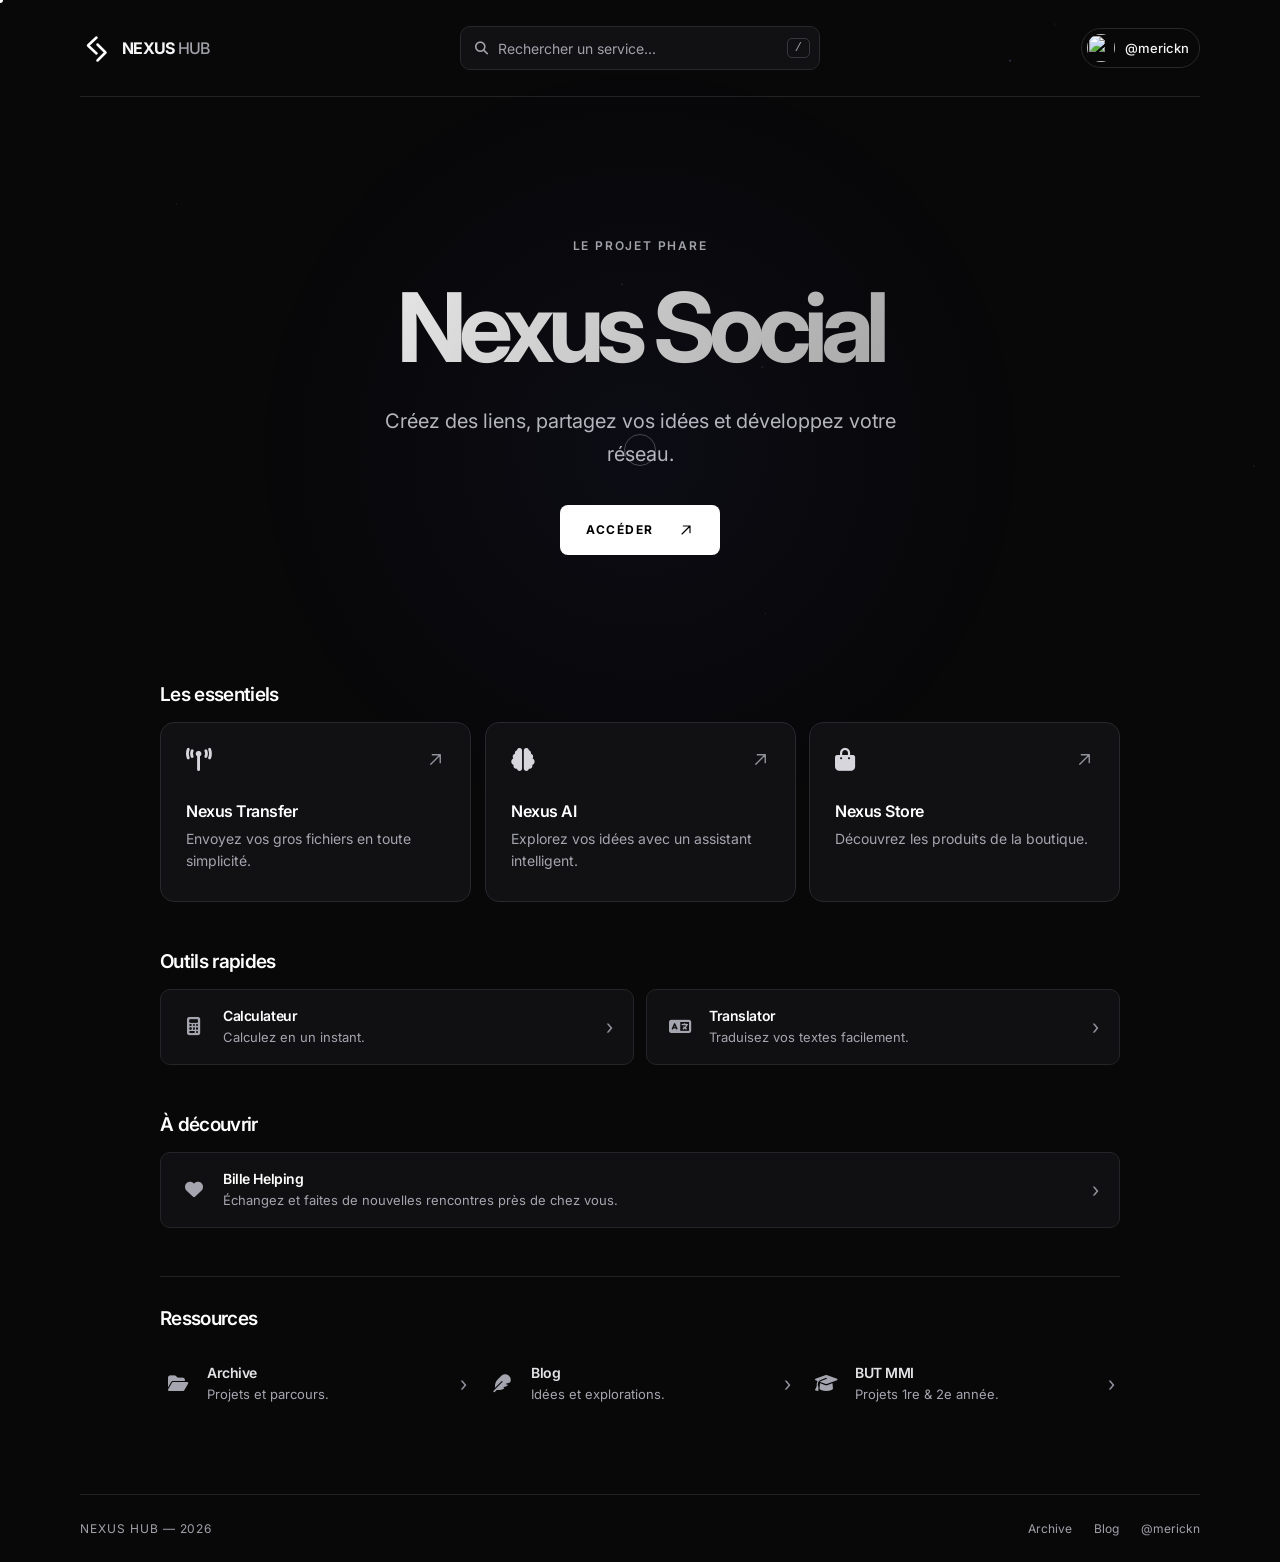
==== commit 44b4137d: "Bust homepage stylesheet cache for MMI resources layout" ====
--- a/index.html
+++ b/index.html
@@ -10,7 +10,7 @@
   <link rel="stylesheet" href="https://fonts.googleapis.com/css2?family=Inter:wght@400;500;600;700&display=swap">
   <link rel="stylesheet" href="https://cdnjs.cloudflare.com/ajax/libs/font-awesome/6.5.1/css/all.min.css">
   <link rel="stylesheet" href="nexus-base.css?v=4">
-  <link rel="stylesheet" href="home.css?v=3">
+  <link rel="stylesheet" href="home.css?v=4">
 </head>
 <body class="hub-home">
   <canvas id="bg" aria-hidden="true"></canvas>
--- a/home.css
+++ b/home.css
@@ -72,3 +72,6 @@
   .hub-home .tilt-card { transform: none !important; }
   .hub-home .jeran-logo path { stroke-dashoffset: 0; }
 }
+
+/* Three clean resource entries on wide screens; retain compact stacking on mobile. */
+@media (min-width: 900px) { .resources-section .compact-grid { grid-template-columns: repeat(3, minmax(0, 1fr)); } }
